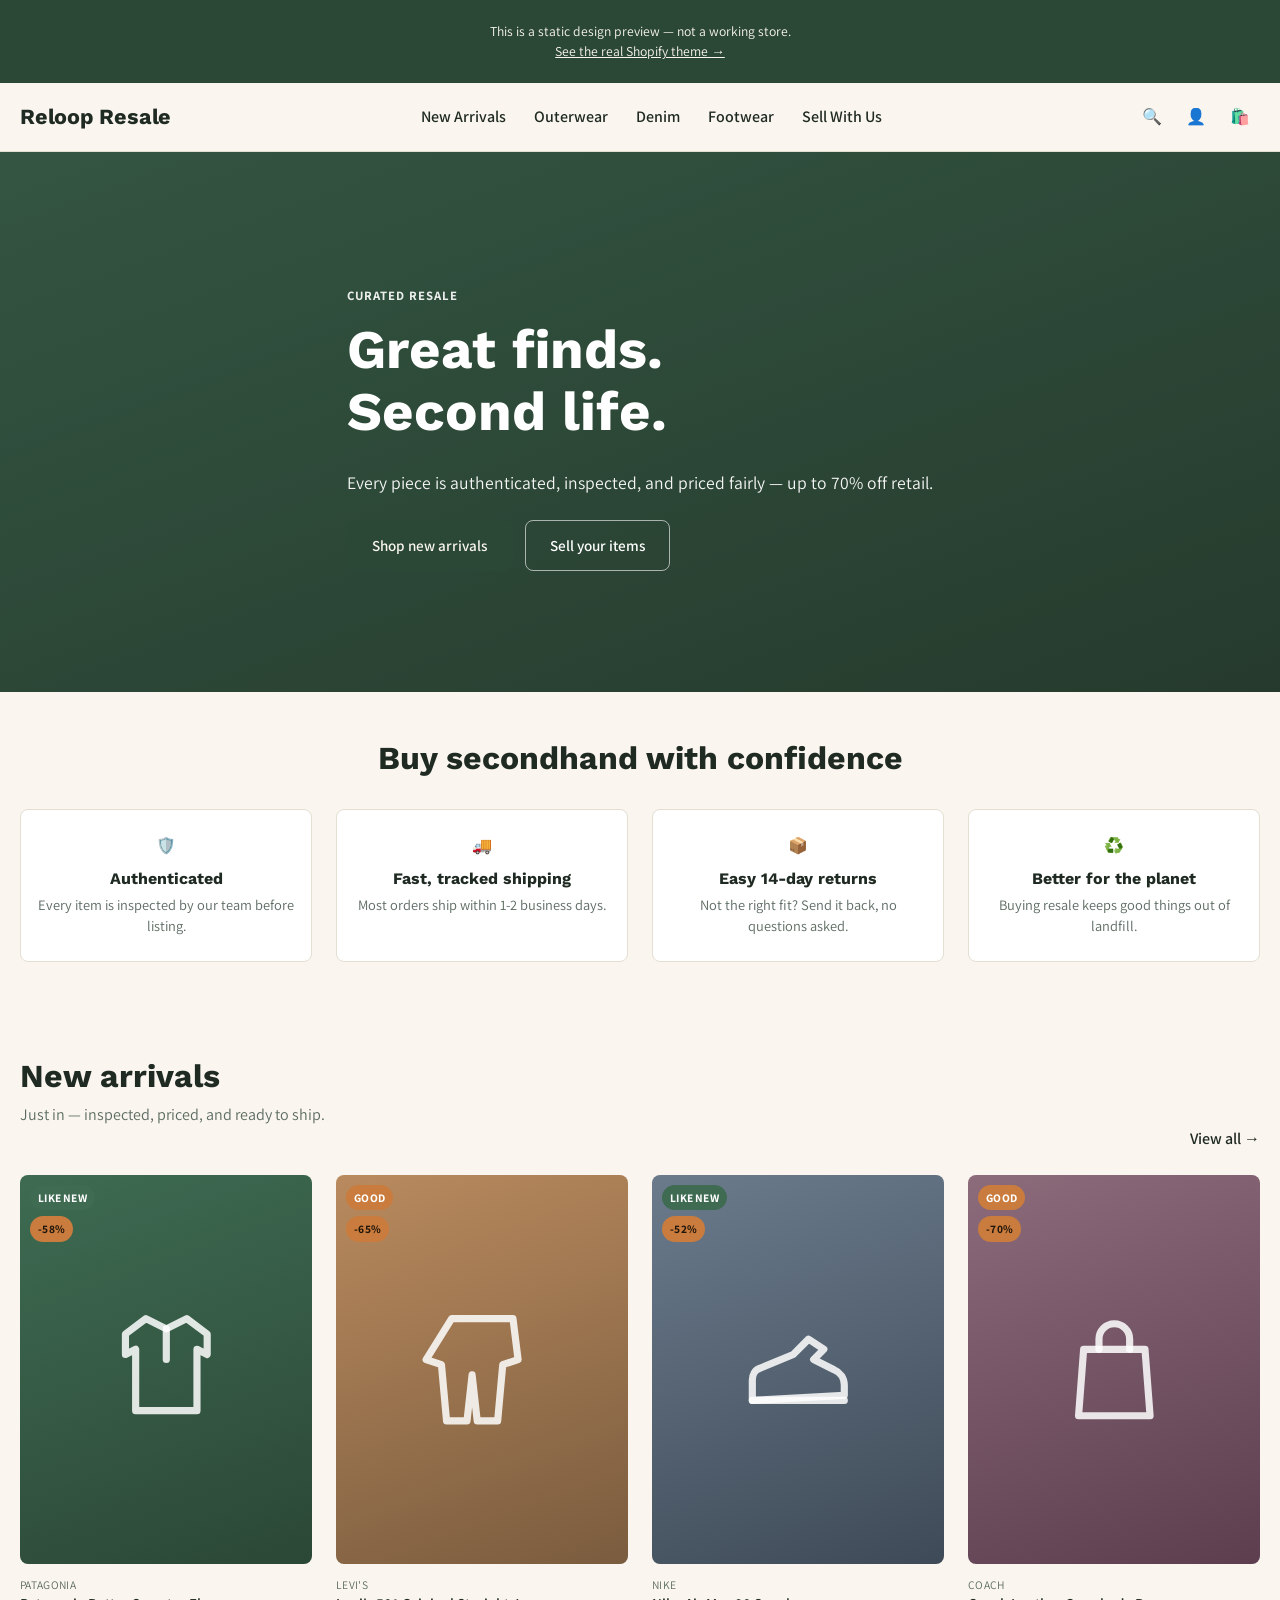
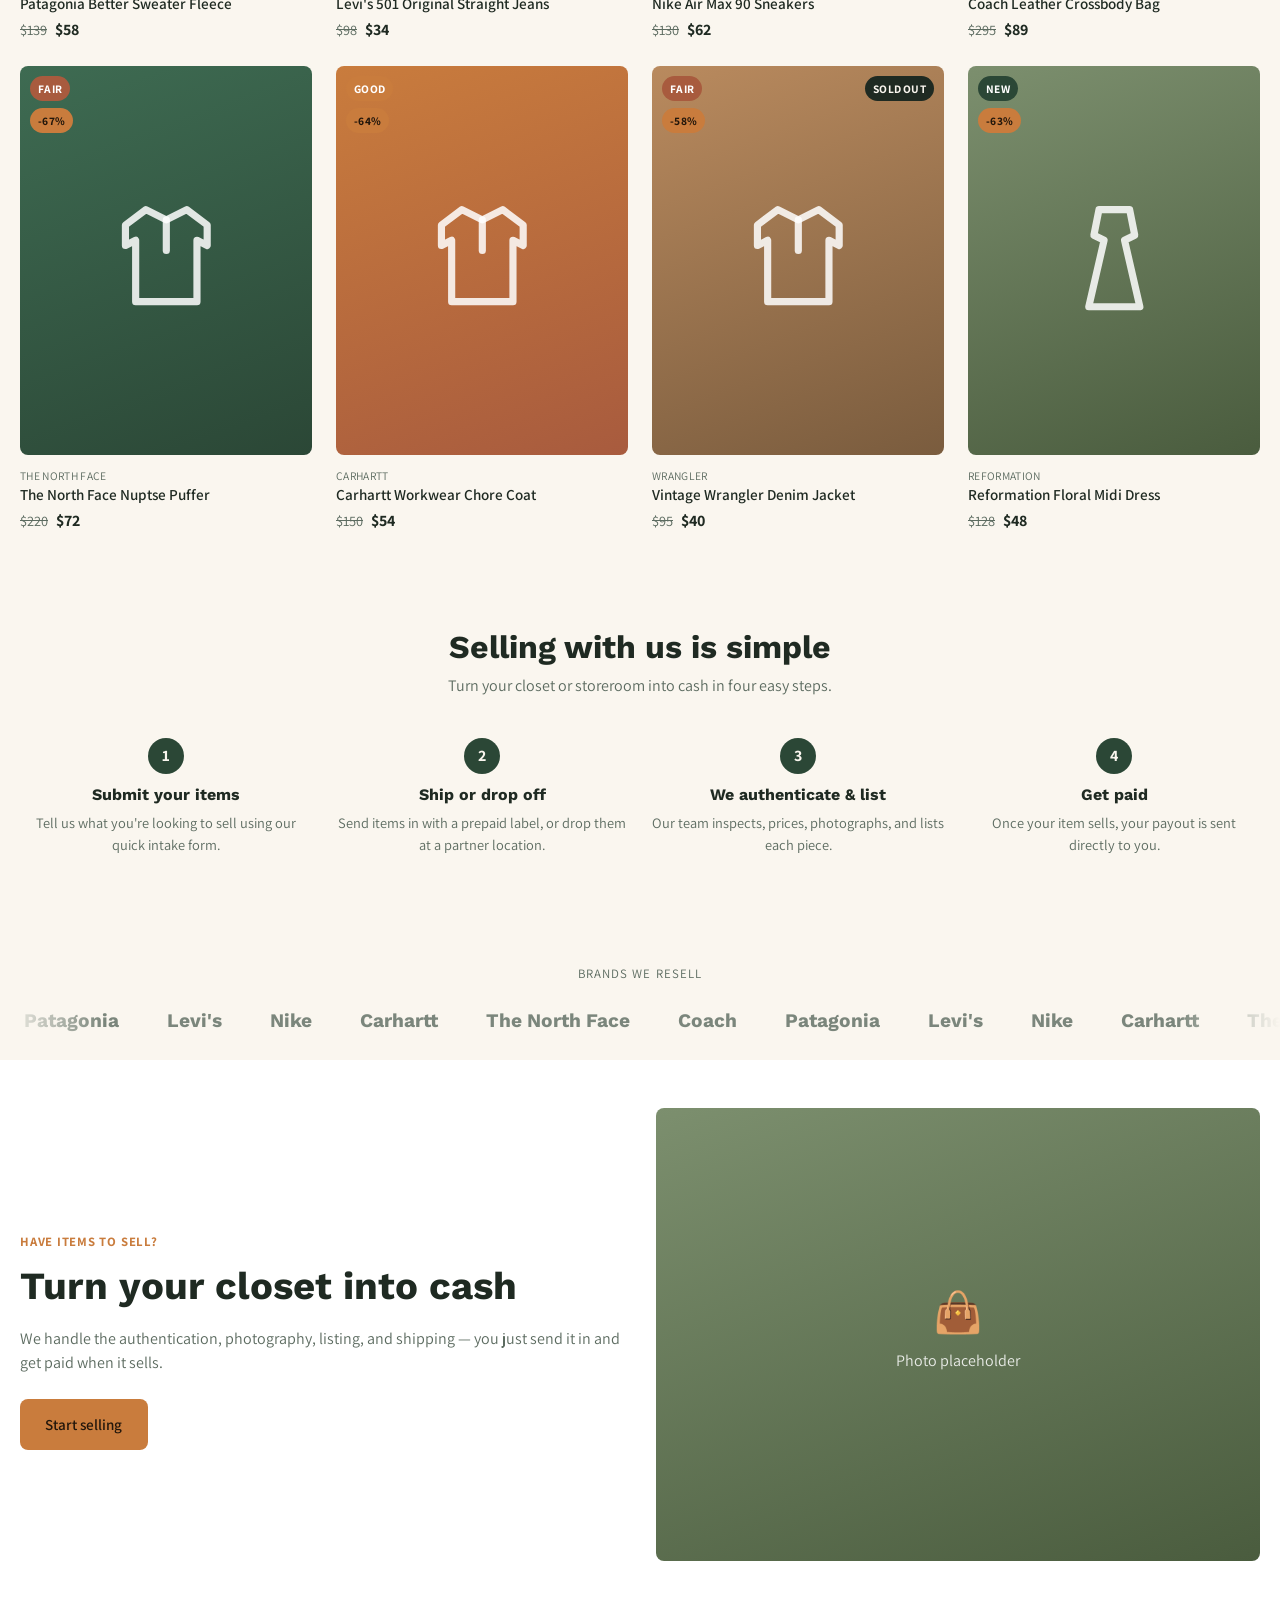
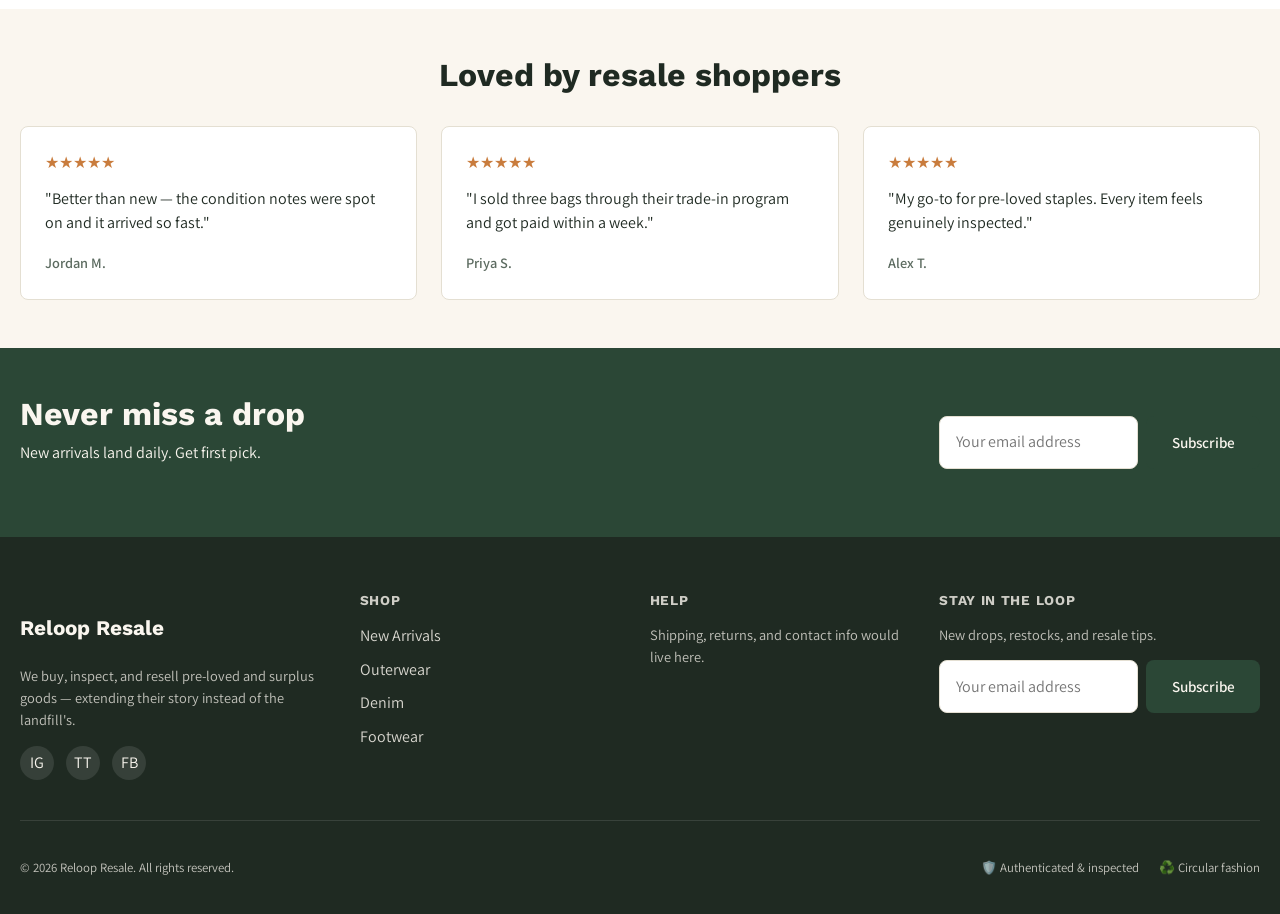
==== static-preview/index.html @ 5dbca29f "Add a static HTML preview for Netlify (Shopify theme cannot run there) The Netlify deploy of this re" ====
<!doctype html>
<html lang="en">
<head>
<meta charset="utf-8">
<meta name="viewport" content="width=device-width,initial-scale=1">
<title>Reloop Resale — Great finds. Second life.</title>
<meta name="description" content="A static design preview of the Reloop Resale Shopify theme — condition badges, authenticity guarantees, and a sell-with-us trade-in flow.">
<link rel="preconnect" href="https://fonts.googleapis.com">
<link rel="preconnect" href="https://fonts.gstatic.com" crossorigin>
<link href="https://fonts.googleapis.com/css2?family=Work+Sans:wght@600;700&family=Assistant:wght@400;600;700&display=swap" rel="stylesheet">
<link rel="stylesheet" href="assets/style.css">
</head>
<body>
<a class="visually-hidden skip-to-content" href="#main-content">Skip to content</a>

<div class="announcement-bar">
  <p>This is a static design preview — not a working store. <a href="../README.md" style="text-decoration:underline;">See the real Shopify theme →</a></p>
</div>

<header class="site-header">
  <div class="container site-header__inner">
    <button type="button" class="icon-button site-header__menu-toggle" data-menu-drawer-toggle aria-label="Menu">☰</button>
    <a href="index.html" class="site-header__logo"><span class="site-header__logo-text">Reloop Resale</span></a>
    <nav class="site-header__nav" aria-label="Primary">
      <ul class="site-header__nav-list">
        <li class="site-header__nav-item"><a href="collection.html" class="site-header__nav-link" aria-current="page">New Arrivals</a></li>
        <li class="site-header__nav-item"><a href="collection.html" class="site-header__nav-link">Outerwear</a></li>
        <li class="site-header__nav-item"><a href="collection.html" class="site-header__nav-link">Denim</a></li>
        <li class="site-header__nav-item"><a href="collection.html" class="site-header__nav-link">Footwear</a></li>
        <li class="site-header__nav-item"><a href="index.html#sell-with-us" class="site-header__nav-link">Sell With Us</a></li>
      </ul>
    </nav>
    <div class="site-header__actions">
      <button type="button" class="icon-button" data-search-drawer-toggle aria-label="Search">🔍</button>
      <a href="#" class="icon-button" aria-label="Account">👤</a>
      <button type="button" class="icon-button site-header__cart-toggle" data-cart-drawer-toggle aria-label="Cart">
        🛍️
        <span class="cart-count-bubble" data-cart-count hidden>0</span>
      </button>
    </div>
  </div>
</header>

<div id="menu-drawer" class="menu-drawer" aria-hidden="true">
  <div class="menu-drawer__overlay" data-menu-drawer-close></div>
  <div class="menu-drawer__panel">
    <div class="menu-drawer__header">
      <span class="site-header__logo-text">Reloop Resale</span>
      <button type="button" class="icon-button" data-menu-drawer-close aria-label="Close">✕</button>
    </div>
    <ul class="menu-drawer__list">
      <li><a href="collection.html">New Arrivals</a></li>
      <li><a href="collection.html">Outerwear</a></li>
      <li><a href="collection.html">Denim</a></li>
      <li><a href="collection.html">Footwear</a></li>
      <li><a href="index.html#sell-with-us">Sell With Us</a></li>
    </ul>
  </div>
</div>

<div id="search-drawer" class="search-drawer" aria-hidden="true">
  <div class="search-drawer__overlay" data-search-drawer-close></div>
  <div class="search-drawer__panel">
    <form class="search-drawer__form" onsubmit="return false;">
      🔍
      <input type="search" class="search-drawer__input" placeholder="Search for brands, items, categories...">
      <button type="button" class="icon-button" data-search-drawer-close aria-label="Close">✕</button>
    </form>
  </div>
</div>

<aside id="cart-drawer" class="cart-drawer" aria-hidden="true">
  <div class="cart-drawer__overlay" data-cart-drawer-close></div>
  <div class="cart-drawer__panel" role="dialog" aria-modal="true">
    <header class="cart-drawer__header">
      <h2 class="cart-drawer__title">Your bag</h2>
      <button type="button" class="icon-button" data-cart-drawer-close aria-label="Close">✕</button>
    </header>
    <div class="cart-drawer__body" id="cart-drawer-body"></div>
    <footer class="cart-drawer__footer" id="cart-drawer-footer" hidden>
      <div class="cart-drawer__notice"><p>Every item is inspected before it ships. Because most pieces are one-of-a-kind, availability isn't guaranteed until checkout is complete.</p></div>
      <div class="cart-drawer__subtotal-row"><span>Subtotal</span><span id="cart-drawer-subtotal">$0</span></div>
      <button type="button" class="button button--primary button--full" onclick="alert('This is a static design preview — checkout only works on a real Shopify store.');">Checkout</button>
    </footer>
  </div>
</aside>

<main id="main-content">
  <section class="hero">
    <div class="hero__media ph-1" style="position:absolute;inset:0;"></div>
    <div class="hero__overlay"></div>
    <div class="container hero__content">
      <p class="hero__eyebrow">Curated resale</p>
      <h1 class="hero__heading">Great finds.<br>Second life.</h1>
      <p class="hero__text">Every piece is authenticated, inspected, and priced fairly — up to 70% off retail.</p>
      <div class="hero__actions">
        <a href="collection.html" class="button button--primary">Shop new arrivals</a>
        <a href="#sell-with-us" class="button button--outline" style="border-color:rgba(255,255,255,0.6);color:#fff;">Sell your items</a>
      </div>
    </div>
  </section>

  <section class="trust-badges">
    <div class="container">
      <h2 class="section-heading section-heading--center">Buy secondhand with confidence</h2>
      <div class="trust-badges__grid">
        <div class="trust-badges__item">
          <div class="trust-badges__icon">🛡️</div>
          <h3 class="trust-badges__title">Authenticated</h3>
          <p class="trust-badges__text">Every item is inspected by our team before listing.</p>
        </div>
        <div class="trust-badges__item">
          <div class="trust-badges__icon">🚚</div>
          <h3 class="trust-badges__title">Fast, tracked shipping</h3>
          <p class="trust-badges__text">Most orders ship within 1-2 business days.</p>
        </div>
        <div class="trust-badges__item">
          <div class="trust-badges__icon">📦</div>
          <h3 class="trust-badges__title">Easy 14-day returns</h3>
          <p class="trust-badges__text">Not the right fit? Send it back, no questions asked.</p>
        </div>
        <div class="trust-badges__item">
          <div class="trust-badges__icon">♻️</div>
          <h3 class="trust-badges__title">Better for the planet</h3>
          <p class="trust-badges__text">Buying resale keeps good things out of landfill.</p>
        </div>
      </div>
    </div>
  </section>

  <section class="featured-collection">
    <div class="container">
      <div class="section-header">
        <div>
          <h2 class="section-heading">New arrivals</h2>
          <p class="section-subheading">Just in — inspected, priced, and ready to ship.</p>
        </div>
        <a href="collection.html" class="section-header__link">View all →</a>
      </div>
      <div class="product-grid product-grid--4-col" id="new-arrivals-grid"></div>
    </div>
  </section>

  <section class="how-it-works">
    <div class="container">
      <h2 class="section-heading section-heading--center">Selling with us is simple</h2>
      <p class="section-subheading section-subheading--center">Turn your closet or storeroom into cash in four easy steps.</p>
      <ol class="how-it-works__steps">
        <li class="how-it-works__step"><span class="how-it-works__number">1</span><h3 class="how-it-works__title">Submit your items</h3><p class="how-it-works__text">Tell us what you're looking to sell using our quick intake form.</p></li>
        <li class="how-it-works__step"><span class="how-it-works__number">2</span><h3 class="how-it-works__title">Ship or drop off</h3><p class="how-it-works__text">Send items in with a prepaid label, or drop them at a partner location.</p></li>
        <li class="how-it-works__step"><span class="how-it-works__number">3</span><h3 class="how-it-works__title">We authenticate &amp; list</h3><p class="how-it-works__text">Our team inspects, prices, photographs, and lists each piece.</p></li>
        <li class="how-it-works__step"><span class="how-it-works__number">4</span><h3 class="how-it-works__title">Get paid</h3><p class="how-it-works__text">Once your item sells, your payout is sent directly to you.</p></li>
      </ol>
    </div>
  </section>

  <section class="brand-marquee">
    <div class="container"><p class="brand-marquee__heading">Brands we resell</p></div>
    <div class="brand-marquee__track">
      <div class="brand-marquee__list">
        <span class="brand-marquee__item">Patagonia</span>
        <span class="brand-marquee__item">Levi's</span>
        <span class="brand-marquee__item">Nike</span>
        <span class="brand-marquee__item">Carhartt</span>
        <span class="brand-marquee__item">The North Face</span>
        <span class="brand-marquee__item">Coach</span>
      </div>
      <div class="brand-marquee__list" aria-hidden="true">
        <span class="brand-marquee__item">Patagonia</span>
        <span class="brand-marquee__item">Levi's</span>
        <span class="brand-marquee__item">Nike</span>
        <span class="brand-marquee__item">Carhartt</span>
        <span class="brand-marquee__item">The North Face</span>
        <span class="brand-marquee__item">Coach</span>
      </div>
    </div>
  </section>

  <section class="sell-with-us" id="sell-with-us">
    <div class="container sell-with-us__inner">
      <div class="sell-with-us__content">
        <p class="sell-with-us__eyebrow">Have items to sell?</p>
        <h2 class="sell-with-us__heading">Turn your closet into cash</h2>
        <p class="sell-with-us__text">We handle the authentication, photography, listing, and shipping — you just send it in and get paid when it sells.</p>
        <a href="#" class="button button--accent" onclick="alert('This is a static design preview — the real theme links this to your intake form.'); return false;">Start selling</a>
      </div>
      <div class="sell-with-us__media ph-5" style="border-radius:var(--corner-radius);aspect-ratio:4/3;display:flex;align-items:center;justify-content:center;color:#fff;">
        <div style="text-align:center;">
          <div style="font-size:2.5rem;">👜</div>
          <p style="opacity:.85;margin-top:.5rem;">Photo placeholder</p>
        </div>
      </div>
    </div>
  </section>

  <section class="testimonials">
    <div class="container">
      <h2 class="section-heading section-heading--center">Loved by resale shoppers</h2>
      <div class="testimonials__grid">
        <blockquote class="testimonial">
          <div class="testimonial__stars">★★★★★</div>
          <p class="testimonial__quote">"Better than new — the condition notes were spot on and it arrived so fast."</p>
          <cite class="testimonial__author">Jordan M.</cite>
        </blockquote>
        <blockquote class="testimonial">
          <div class="testimonial__stars">★★★★★</div>
          <p class="testimonial__quote">"I sold three bags through their trade-in program and got paid within a week."</p>
          <cite class="testimonial__author">Priya S.</cite>
        </blockquote>
        <blockquote class="testimonial">
          <div class="testimonial__stars">★★★★★</div>
          <p class="testimonial__quote">"My go-to for pre-loved staples. Every item feels genuinely inspected."</p>
          <cite class="testimonial__author">Alex T.</cite>
        </blockquote>
      </div>
    </div>
  </section>

  <section class="newsletter-section">
    <div class="container newsletter-section__inner">
      <div>
        <h2 class="section-heading">Never miss a drop</h2>
        <p class="section-subheading">New arrivals land daily. Get first pick.</p>
      </div>
      <form class="newsletter-form" data-demo-form>
        <div class="newsletter-form__row">
          <input type="email" placeholder="Your email address" required>
          <button type="submit" class="button button--primary">Subscribe</button>
        </div>
        <p class="form-success" hidden>Thanks for subscribing!</p>
      </form>
    </div>
  </section>
</main>

<footer class="site-footer">
  <div class="container site-footer__inner">
    <div class="site-footer__grid">
      <div class="site-footer__brand">
        <p class="site-footer__logo-text">Reloop Resale</p>
        <div class="site-footer__about">We buy, inspect, and resell pre-loved and surplus goods — extending their story instead of the landfill's.</div>
        <ul class="site-footer__social">
          <li><a href="#" aria-label="Instagram">IG</a></li>
          <li><a href="#" aria-label="TikTok">TT</a></li>
          <li><a href="#" aria-label="Facebook">FB</a></li>
        </ul>
      </div>
      <div class="site-footer__col">
        <h3 class="site-footer__heading">Shop</h3>
        <ul><li><a href="collection.html">New Arrivals</a></li><li><a href="collection.html">Outerwear</a></li><li><a href="collection.html">Denim</a></li><li><a href="collection.html">Footwear</a></li></ul>
      </div>
      <div class="site-footer__col">
        <h3 class="site-footer__heading">Help</h3>
        <div class="site-footer__text">Shipping, returns, and contact info would live here.</div>
      </div>
      <div class="site-footer__col">
        <h3 class="site-footer__heading">Stay in the loop</h3>
        <p class="site-footer__text">New drops, restocks, and resale tips.</p>
        <form class="newsletter-form" data-demo-form>
          <div class="newsletter-form__row">
            <input type="email" placeholder="Your email address" required>
            <button type="submit" class="button button--primary">Subscribe</button>
          </div>
          <p class="form-success" hidden>Thanks for subscribing!</p>
        </form>
      </div>
    </div>
    <div class="site-footer__bottom">
      <p class="site-footer__copyright">© 2026 Reloop Resale. All rights reserved.</p>
      <ul class="site-footer__trust">
        <li>🛡️ Authenticated &amp; inspected</li>
        <li>♻️ Circular fashion</li>
      </ul>
    </div>
  </div>
</footer>

<script src="assets/script.js"></script>
</body>
</html>
---- static-preview/assets/style.css ----
/* Reloop Resale — static design preview stylesheet
   (adapted from the Shopify theme's assets/base.css with concrete
   default values in place of Liquid-generated settings) */

:root {
  --color-background: #FAF6EF;
  --color-surface: #FFFFFF;
  --color-text: #1F2A22;
  --color-text-muted: #5C6B60;
  --color-border: #E4DFD2;
  --color-primary: #2B4736;
  --color-primary-text: #FAF6EF;
  --color-accent: #C97C3D;
  --color-accent-text: #22160B;
  --color-condition-new: #2B4736;
  --color-condition-like-new: #3E6B52;
  --color-condition-good: #C97C3D;
  --color-condition-fair: #A85B3E;
  --color-header-background: #FAF6EF;
  --color-footer-background: #1F2A22;
  --color-footer-text: #FAF6EF;
  --font-heading-family: 'Work Sans', sans-serif;
  --font-heading-weight: 700;
  --font-heading-style: normal;
  --font-body-family: 'Assistant', sans-serif;
  --font-body-weight: 400;
  --font-body-style: normal;
  --page-width: 1280px;
  --grid-spacing: 24px;
  --corner-radius: 8px;
}

/* Placeholder "photography" tiles used in place of real product images */
.placeholder-img {
  width: 100%;
  height: 100%;
  display: flex;
  align-items: center;
  justify-content: center;
  color: rgba(255,255,255,0.85);
}
.placeholder-img svg { width: 42%; height: 42%; }
.ph-1 { background: linear-gradient(160deg, #3E6B52, #2B4736); }
.ph-2 { background: linear-gradient(160deg, #C97C3D, #A85B3E); }
.ph-3 { background: linear-gradient(160deg, #6B7B8C, #3E4A57); }
.ph-4 { background: linear-gradient(160deg, #B98A5E, #7A5C3E); }
.ph-5 { background: linear-gradient(160deg, #7C8F6E, #4A5C3E); }
.ph-6 { background: linear-gradient(160deg, #8C6B7B, #5C3E4E); }

*, *::before, *::after { box-sizing: border-box; }
html { -webkit-text-size-adjust: 100%; }

body {
  margin: 0;
  background: var(--color-background);
  color: var(--color-text);
  font-family: var(--font-body-family);
  font-weight: var(--font-body-weight);
  font-style: var(--font-body-style);
  font-size: calc(16px * var(--font-body-scale, 1));
  line-height: 1.5;
}

img { max-width: 100%; display: block; }
a { color: inherit; text-decoration: none; }
button { font: inherit; cursor: pointer; }
input, select, textarea { font: inherit; }
ul, ol { margin: 0; padding: 0; list-style: none; }

h1, h2, h3, h4 {
  font-family: var(--font-heading-family);
  font-weight: var(--font-heading-weight);
  font-style: var(--font-heading-style);
  margin: 0 0 0.5em;
  line-height: 1.15;
}

.visually-hidden {
  position: absolute !important;
  width: 1px; height: 1px;
  padding: 0; margin: -1px;
  overflow: hidden;
  clip: rect(0,0,0,0);
  white-space: nowrap;
  border: 0;
}

.skip-to-content {
  position: fixed;
  top: -100px;
  left: 1rem;
  z-index: 1000;
  background: var(--color-primary);
  color: var(--color-primary-text);
  padding: 0.75rem 1.25rem;
  border-radius: var(--corner-radius);
}
.skip-to-content:focus {
  position: fixed;
  top: 1rem;
}

.container {
  max-width: var(--page-width);
  margin: 0 auto;
  padding: 0 20px;
}

[hidden] { display: none !important; }

/* Buttons */
.button {
  display: inline-flex;
  align-items: center;
  justify-content: center;
  gap: 0.5em;
  padding: 0.85em 1.6em;
  border-radius: var(--corner-radius);
  border: 1px solid transparent;
  font-weight: 600;
  font-size: 0.95rem;
  cursor: pointer;
  transition: opacity 0.15s ease, transform 0.1s ease;
}
.button:hover { opacity: 0.85; }
.button:active { transform: scale(0.98); }
.button:disabled { opacity: 0.5; cursor: not-allowed; }
.button--primary { background: var(--color-primary); color: var(--color-primary-text); }
.button--accent { background: var(--color-accent); color: var(--color-accent-text); }
.button--outline { background: transparent; color: var(--color-text); border-color: var(--color-border); }
.button--full { width: 100%; }

.icon-button {
  display: inline-flex;
  align-items: center;
  justify-content: center;
  position: relative;
  background: transparent;
  border: none;
  color: var(--color-text);
  width: 40px;
  height: 40px;
  border-radius: 999px;
}
.icon-button:hover { background: rgba(0,0,0,0.05); }

/* Badges */
.badge {
  display: inline-flex;
  align-items: center;
  gap: 0.35em;
  font-size: 0.72rem;
  font-weight: 700;
  letter-spacing: 0.02em;
  text-transform: uppercase;
  padding: 0.35em 0.7em;
  border-radius: 999px;
  background: var(--color-surface);
  color: var(--color-text);
}
.badge--condition { background: var(--badge-color, var(--color-primary)); color: #fff; }
.badge--savings { background: var(--color-accent); color: var(--color-accent-text); }
.badge--sold-out { background: var(--color-text); color: var(--color-background); }
.badge--authenticity { background: var(--color-surface); border: 1px solid var(--color-border); color: var(--color-text-muted); text-transform: none; font-weight: 600; }

/* Section heading helpers */
.section-heading { font-size: clamp(1.4rem, 1.1rem + 1.2vw, 2rem); }
.section-heading--center { text-align: center; }
.section-subheading { color: var(--color-text-muted); margin: -0.5em 0 1.5em; }
.section-subheading--center { text-align: center; }
.section-header { display: flex; align-items: flex-end; justify-content: space-between; gap: 1rem; margin-bottom: 1.5rem; flex-wrap: wrap; }
.section-header__link { display: inline-flex; align-items: center; gap: 0.25em; font-weight: 600; white-space: nowrap; }
.empty-state { color: var(--color-text-muted); padding: 2rem 0; text-align: center; }

section { padding: 48px 0; }

/* Announcement bar */
.announcement-bar {
  background: var(--color-primary);
  color: var(--color-primary-text);
  text-align: center;
  font-size: 0.85rem;
  padding: 0.55em 1em;
}
.announcement-bar a { display: block; }

/* Header */
.site-header {
  background: var(--color-header-background);
  border-bottom: 1px solid var(--color-border);
  position: sticky;
  top: 0;
  z-index: 40;
}
.site-header__inner {
  display: flex;
  align-items: center;
  gap: 1rem;
  padding: 14px 20px;
}
.site-header__menu-toggle { display: none; }
.site-header__logo { display: flex; align-items: center; margin-right: auto; }
.site-header__logo-text { font-family: var(--font-heading-family); font-weight: 700; font-size: 1.35rem; letter-spacing: -0.01em; }
.site-header__nav { margin: 0 auto; }
.site-header__nav-list { display: flex; gap: 1.75rem; }
.site-header__nav-item { position: relative; }
.site-header__nav-link { display: inline-flex; align-items: center; gap: 0.25em; font-weight: 600; padding: 0.5em 0; }
.site-header__dropdown {
  position: absolute;
  top: 100%; left: 0;
  background: var(--color-surface);
  border: 1px solid var(--color-border);
  border-radius: var(--corner-radius);
  padding: 0.5rem;
  min-width: 180px;
  box-shadow: 0 12px 24px rgba(0,0,0,0.08);
  opacity: 0;
  visibility: hidden;
  transform: translateY(4px);
  transition: opacity 0.15s ease, transform 0.15s ease, visibility 0.15s;
}
.site-header__nav-item:hover .site-header__dropdown,
.site-header__nav-item:focus-within .site-header__dropdown {
  opacity: 1; visibility: visible; transform: translateY(0);
}
.site-header__dropdown li a { display: block; padding: 0.5em 0.75em; border-radius: calc(var(--corner-radius) / 2); }
.site-header__dropdown li a:hover { background: var(--color-background); }
.site-header__actions { display: flex; align-items: center; gap: 0.25rem; margin-left: auto; }
.cart-count-bubble {
  position: absolute;
  top: 2px; right: 2px;
  background: var(--color-accent);
  color: var(--color-accent-text);
  font-size: 0.65rem;
  font-weight: 700;
  min-width: 16px; height: 16px;
  border-radius: 999px;
  display: flex; align-items: center; justify-content: center;
  padding: 0 3px;
}

@media (max-width: 989px) {
  .site-header__nav { display: none; }
  .site-header__menu-toggle { display: inline-flex; }
}

/* Drawers (menu, search, cart) shared */
.menu-drawer, .search-drawer, .cart-drawer {
  position: fixed;
  inset: 0;
  z-index: 100;
  visibility: hidden;
  pointer-events: none;
}
.menu-drawer[data-open], .search-drawer[data-open], .cart-drawer[data-open] {
  visibility: visible;
  pointer-events: auto;
}
.menu-drawer__overlay, .search-drawer__overlay, .cart-drawer__overlay {
  position: absolute; inset: 0;
  background: rgba(20, 20, 16, 0.45);
  opacity: 0;
  transition: opacity 0.2s ease;
}
.menu-drawer[data-open] .menu-drawer__overlay,
.search-drawer[data-open] .search-drawer__overlay,
.cart-drawer[data-open] .cart-drawer__overlay { opacity: 1; }

.menu-drawer__panel, .cart-drawer__panel {
  position: absolute;
  top: 0; bottom: 0; left: 0;
  width: min(360px, 88vw);
  background: var(--color-surface);
  box-shadow: 8px 0 24px rgba(0,0,0,0.12);
  transform: translateX(-102%);
  transition: transform 0.25s ease;
  display: flex;
  flex-direction: column;
}
.cart-drawer__panel { left: auto; right: 0; transform: translateX(102%); box-shadow: -8px 0 24px rgba(0,0,0,0.12); }
.menu-drawer[data-open] .menu-drawer__panel,
.cart-drawer[data-open] .cart-drawer__panel { transform: translateX(0); }

.menu-drawer__header, .cart-drawer__header {
  display: flex; align-items: center; justify-content: space-between;
  padding: 1rem 1.25rem;
  border-bottom: 1px solid var(--color-border);
}
.cart-drawer__title { font-size: 1.1rem; margin: 0; }
.cart-drawer__count { color: var(--color-text-muted); font-weight: 400; }
.menu-drawer__list, .cart-drawer__body { padding: 1rem 1.25rem; overflow-y: auto; }
.menu-drawer__list > li { padding: 0.6em 0; font-weight: 600; border-bottom: 1px solid var(--color-border); }
.menu-drawer__sublist { padding-left: 1rem; margin-top: 0.5rem; }
.menu-drawer__sublist li { padding: 0.4em 0; font-weight: 400; }
.menu-drawer__list--secondary { border-top: 1px solid var(--color-border); margin-top: 1rem; padding-top: 1rem; }

.search-drawer__panel {
  position: absolute; top: 0; left: 0; right: 0;
  background: var(--color-surface);
  padding: 1rem 1.25rem;
  transform: translateY(-100%);
  transition: transform 0.2s ease;
}
.search-drawer[data-open] .search-drawer__panel { transform: translateY(0); }
.search-drawer__form { display: flex; align-items: center; gap: 0.75rem; max-width: var(--page-width); margin: 0 auto; }
.search-drawer__input { flex: 1; border: none; background: transparent; font-size: 1.1rem; outline: none; }

/* Cart drawer body */
.cart-drawer__body { flex: 1; }
.cart-drawer__empty { text-align: center; padding: 2rem 0; display: flex; flex-direction: column; gap: 1rem; align-items: center; }
.cart-drawer__items { display: flex; flex-direction: column; gap: 1rem; }
.cart-line { display: flex; gap: 0.75rem; position: relative; }
.cart-line__image-link { flex-shrink: 0; width: 76px; }
.cart-line__image { border-radius: calc(var(--corner-radius) / 1.5); aspect-ratio: 3/4; object-fit: cover; }
.cart-line__details { flex: 1; min-width: 0; }
.cart-line__vendor { font-size: 0.72rem; color: var(--color-text-muted); margin: 0; text-transform: uppercase; letter-spacing: 0.03em; }
.cart-line__title { font-weight: 600; display: block; }
.cart-line__variant { font-size: 0.85rem; color: var(--color-text-muted); margin: 0.1em 0; }
.cart-line__price-row { display: flex; align-items: center; justify-content: space-between; margin-top: 0.5rem; gap: 0.5rem; }
.cart-line__final-price { font-weight: 600; }
.cart-line__remove { position: absolute; top: 0; right: 0; width: 28px; height: 28px; }
.cart-line__unit-price { font-weight: 600; margin: 0.35em 0 0; }

.cart-drawer__footer { border-top: 1px solid var(--color-border); padding: 1rem 1.25rem 1.25rem; }
.cart-drawer__notice { font-size: 0.82rem; color: var(--color-text-muted); background: var(--color-background); border-radius: var(--corner-radius); padding: 0.75em 1em; margin-bottom: 0.75rem; }
.cart-drawer__notice p { margin: 0; }
.cart-drawer__note summary { cursor: pointer; font-size: 0.85rem; font-weight: 600; margin-bottom: 0.5rem; }
.cart-drawer__note textarea { width: 100%; border: 1px solid var(--color-border); border-radius: calc(var(--corner-radius) / 1.5); padding: 0.5em; min-height: 60px; }
.cart-drawer__subtotal-row { display: flex; justify-content: space-between; font-weight: 700; margin: 0.75rem 0; font-size: 1.05rem; }

/* Quantity input */
.quantity { display: inline-flex; align-items: center; border: 1px solid var(--color-border); border-radius: var(--corner-radius); overflow: hidden; }
.quantity__button { background: transparent; border: none; width: 32px; height: 32px; display: flex; align-items: center; justify-content: center; }
.quantity__button:hover { background: var(--color-background); }
.quantity__input { width: 42px; border: none; text-align: center; background: transparent; -moz-appearance: textfield; }
.quantity__input::-webkit-outer-spin-button, .quantity__input::-webkit-inner-spin-button { -webkit-appearance: none; margin: 0; }

/* Hero */
.hero { position: relative; color: #fff; min-height: 60vh; display: flex; align-items: center; padding: 0; overflow: hidden; }
.hero__media { position: absolute; inset: 0; }
.hero__media--placeholder { background: var(--color-border); }
.hero__image { width: 100%; height: 100%; object-fit: cover; }
.hero__overlay { position: absolute; inset: 0; background: rgba(20,20,16, var(--hero-overlay-opacity, 0.25)); }
.hero__content { position: relative; padding: 80px 20px; max-width: 640px; }
.hero__content--center { max-width: 760px; margin: 0 auto; text-align: center; }
.hero__eyebrow { text-transform: uppercase; letter-spacing: 0.08em; font-size: 0.8rem; font-weight: 700; opacity: 0.9; }
.hero__heading { font-size: clamp(2rem, 1.5rem + 2.5vw, 3.4rem); }
.hero__text { font-size: 1.1rem; opacity: 0.95; margin-bottom: 1.5rem; }
.hero__actions { display: flex; gap: 0.75rem; flex-wrap: wrap; }
.hero__content--center .hero__actions { justify-content: center; }

/* Trust badges */
.trust-badges__grid { display: grid; grid-template-columns: repeat(4, 1fr); gap: var(--grid-spacing); margin-top: 2rem; }
.trust-badges__item { text-align: center; padding: 1.5rem 1rem; background: var(--color-surface); border-radius: var(--corner-radius); border: 1px solid var(--color-border); }
.trust-badges__icon { color: var(--color-primary); margin-bottom: 0.75rem; display: flex; justify-content: center; }
.trust-badges__title { font-size: 1rem; margin-bottom: 0.35em; }
.trust-badges__text { color: var(--color-text-muted); font-size: 0.9rem; margin: 0; }

/* Product grid / card */
.product-grid { display: grid; gap: var(--grid-spacing); grid-template-columns: repeat(2, 1fr); }
.product-grid--3-col { grid-template-columns: repeat(2, 1fr); }
.product-grid--4-col { grid-template-columns: repeat(2, 1fr); }
.product-grid--5-col { grid-template-columns: repeat(2, 1fr); }
@media (min-width: 750px) {
  .product-grid--3-col { grid-template-columns: repeat(3, 1fr); }
  .product-grid--4-col { grid-template-columns: repeat(4, 1fr); }
  .product-grid--5-col { grid-template-columns: repeat(5, 1fr); }
}

.product-card { display: flex; flex-direction: column; }
.product-card__media { position: relative; aspect-ratio: 3/4; border-radius: var(--corner-radius); overflow: hidden; background: var(--color-surface); }
.product-card__image { width: 100%; height: 100%; object-fit: cover; }
.product-card__image--primary { position: relative; }
.product-card__image--secondary { position: absolute; inset: 0; opacity: 0; transition: opacity 0.25s ease; }
.product-card__media-link:hover .product-card__image--secondary { opacity: 1; }
.product-card__badges { position: absolute; top: 10px; left: 10px; display: flex; flex-direction: column; gap: 0.4rem; align-items: flex-start; }
.product-card .badge--sold-out { position: absolute; top: 10px; right: 10px; }
.product-card__info { padding-top: 0.75rem; }
.product-card__vendor { font-size: 0.72rem; text-transform: uppercase; letter-spacing: 0.03em; color: var(--color-text-muted); margin: 0 0 0.15em; }
.product-card__title { font-size: 0.95rem; font-weight: 600; margin: 0 0 0.35em; font-family: var(--font-body-family); }

.price { display: flex; align-items: center; gap: 0.5em; flex-wrap: wrap; }
.price__compare { color: var(--color-text-muted); font-size: 0.9em; }
.price__current { font-weight: 700; }

/* How it works */
.how-it-works__steps { display: grid; grid-template-columns: repeat(2, 1fr); gap: var(--grid-spacing); margin-top: 2.5rem; counter-reset: step; }
.how-it-works__step { text-align: center; }
.how-it-works__number { display: inline-flex; align-items: center; justify-content: center; width: 36px; height: 36px; border-radius: 999px; background: var(--color-primary); color: var(--color-primary-text); font-weight: 700; margin-bottom: 0.75rem; }
.how-it-works__title { font-size: 1rem; }
.how-it-works__text { color: var(--color-text-muted); font-size: 0.9rem; margin: 0; }
@media (min-width: 750px) { .how-it-works__steps { grid-template-columns: repeat(4, 1fr); } }

/* Brand marquee */
.brand-marquee { padding-bottom: 24px; }
.brand-marquee__heading { text-align: center; text-transform: uppercase; letter-spacing: 0.08em; font-size: 0.8rem; color: var(--color-text-muted); margin-bottom: 1.5rem; }
.brand-marquee__track { display: flex; overflow: hidden; -webkit-mask-image: linear-gradient(90deg, transparent, #000 8%, #000 92%, transparent); mask-image: linear-gradient(90deg, transparent, #000 8%, #000 92%, transparent); }
.brand-marquee__list { display: flex; gap: 3rem; padding: 0 1.5rem; animation: marquee 28s linear infinite; flex-shrink: 0; align-items: center; }
.brand-marquee__item { font-family: var(--font-heading-family); font-weight: 700; font-size: 1.2rem; color: var(--color-text-muted); white-space: nowrap; opacity: 0.8; }
.brand-marquee__logo { height: 28px; width: auto; object-fit: contain; }
@keyframes marquee { from { transform: translateX(0); } to { transform: translateX(-100%); } }
@media (prefers-reduced-motion: reduce) { .brand-marquee__list { animation: none; } }

/* Sell with us */
.sell-with-us { background: var(--color-surface); }
.sell-with-us__inner { display: grid; grid-template-columns: 1fr; gap: 2rem; align-items: center; }
.sell-with-us__eyebrow { text-transform: uppercase; letter-spacing: 0.06em; font-size: 0.8rem; font-weight: 700; color: var(--color-accent); }
.sell-with-us__heading { font-size: clamp(1.6rem, 1.3rem + 1.5vw, 2.4rem); }
.sell-with-us__text { color: var(--color-text-muted); margin-bottom: 1.5rem; }
.sell-with-us__media img, .sell-with-us__placeholder { border-radius: var(--corner-radius); width: 100%; aspect-ratio: 4/3; object-fit: cover; }
@media (min-width: 750px) { .sell-with-us__inner { grid-template-columns: 1fr 1fr; } }

/* Testimonials */
.testimonials__grid { display: grid; grid-template-columns: 1fr; gap: var(--grid-spacing); margin-top: 2rem; }
.testimonial { background: var(--color-surface); border: 1px solid var(--color-border); border-radius: var(--corner-radius); padding: 1.5rem; margin: 0; }
.testimonial__stars { color: var(--color-accent); display: flex; gap: 0.15rem; margin-bottom: 0.75rem; }
.testimonial__quote { margin: 0 0 1rem; }
.testimonial__author { font-weight: 600; font-style: normal; color: var(--color-text-muted); font-size: 0.9rem; }
@media (min-width: 750px) { .testimonials__grid { grid-template-columns: repeat(3, 1fr); } }

/* Newsletter */
.newsletter-section { background: var(--color-primary); color: var(--color-primary-text); }
.newsletter-section__inner { display: flex; flex-direction: column; gap: 1.25rem; align-items: flex-start; justify-content: space-between; }
.newsletter-section .section-heading, .newsletter-section .section-subheading { color: inherit; }
.newsletter-form__row { display: flex; gap: 0.5rem; max-width: 420px; }
.newsletter-form__row input { flex: 1; padding: 0.85em 1em; border-radius: var(--corner-radius); border: 1px solid var(--color-border); }
.form-success { color: inherit; margin-top: 0.5rem; }
@media (min-width: 750px) { .newsletter-section__inner { flex-direction: row; align-items: center; } }

/* Rich text */
.rich-text__inner { max-width: 720px; }
.rich-text--center { margin: 0 auto; text-align: center; }
.rich-text__content { color: var(--color-text-muted); margin-bottom: 1.5rem; }
.rich-text__content p:first-child { margin-top: 0; }

/* Footer */
.site-footer { background: var(--color-footer-background); color: var(--color-footer-text); padding: 56px 0 24px; }
.site-footer__grid { display: grid; grid-template-columns: 1fr; gap: 2.5rem; padding-bottom: 2.5rem; }
.site-footer__logo { filter: brightness(0) invert(1); }
.site-footer__logo-text { font-family: var(--font-heading-family); font-weight: 700; font-size: 1.3rem; }
.site-footer__about { opacity: 0.75; font-size: 0.9rem; margin: 0.75rem 0 1rem; }
.site-footer__social { display: flex; gap: 0.75rem; }
.site-footer__social a { display: inline-flex; width: 34px; height: 34px; align-items: center; justify-content: center; border-radius: 999px; background: rgba(255,255,255,0.1); }
.site-footer__heading { font-size: 0.85rem; text-transform: uppercase; letter-spacing: 0.05em; margin-bottom: 1rem; opacity: 0.8; }
.site-footer__col ul { display: flex; flex-direction: column; gap: 0.6rem; }
.site-footer__col a { opacity: 0.85; }
.site-footer__col a:hover { opacity: 1; text-decoration: underline; }
.site-footer__text { opacity: 0.75; font-size: 0.9rem; }
.site-footer__bottom { border-top: 1px solid rgba(255,255,255,0.15); padding-top: 1.5rem; display: flex; flex-direction: column; gap: 1rem; justify-content: space-between; font-size: 0.8rem; opacity: 0.75; }
.site-footer__trust { display: flex; gap: 1.25rem; flex-wrap: wrap; }
.site-footer__trust li { display: flex; align-items: center; gap: 0.35em; }
@media (min-width: 750px) {
  .site-footer__grid { grid-template-columns: 1.2fr repeat(3, 1fr); }
  .site-footer__bottom { flex-direction: row; align-items: center; }
}

/* Product page */
.product__inner { display: grid; grid-template-columns: 1fr; gap: 2.5rem; padding: 32px 20px; }
.product__gallery-image { border-radius: var(--corner-radius); overflow: hidden; margin-bottom: 0.75rem; }
.product__gallery-image img { width: 100%; aspect-ratio: 4/5; object-fit: cover; }
.product__gallery-thumbs { display: flex; gap: 0.5rem; flex-wrap: wrap; }
.product__gallery-thumb { width: 64px; height: 80px; border-radius: calc(var(--corner-radius) / 1.5); overflow: hidden; border: 2px solid transparent; padding: 0; opacity: 0.7; }
.product__gallery-thumb.is-active { border-color: var(--color-primary); opacity: 1; }
.product__gallery-thumb img { width: 100%; height: 100%; object-fit: cover; }
.product__vendor { text-transform: uppercase; font-size: 0.78rem; letter-spacing: 0.04em; color: var(--color-text-muted); margin: 0 0 0.35em; }
.product__title { font-size: clamp(1.5rem, 1.3rem + 1vw, 2.1rem); }
.product__badges { display: flex; gap: 0.5rem; flex-wrap: wrap; margin-bottom: 0.75rem; }
.product__info .price { font-size: 1.3rem; margin-bottom: 1rem; }
.product__one-of-one { display: flex; align-items: center; gap: 0.4em; font-size: 0.85rem; color: var(--color-accent); background: rgba(201,124,61,0.1); padding: 0.6em 0.9em; border-radius: var(--corner-radius); margin-bottom: 1rem; }
.product-form__option { border: none; padding: 0; margin: 0 0 1.25rem; }
.product-form__option legend { font-weight: 600; margin-bottom: 0.5rem; font-size: 0.85rem; text-transform: uppercase; letter-spacing: 0.03em; }
.product-form__values { display: flex; gap: 0.5rem; flex-wrap: wrap; }
.product-form__value input { position: absolute; opacity: 0; pointer-events: none; }
.product-form__value span {
  display: inline-flex; align-items: center; justify-content: center;
  min-width: 44px; padding: 0.5em 0.9em;
  border: 1px solid var(--color-border); border-radius: var(--corner-radius);
  font-size: 0.9rem; cursor: pointer;
}
.product-form__value input:checked + span { border-color: var(--color-primary); background: var(--color-primary); color: var(--color-primary-text); }
.product-form__quantity { margin-bottom: 1.25rem; }
.product-form__quantity label { display: block; font-weight: 600; font-size: 0.85rem; text-transform: uppercase; letter-spacing: 0.03em; margin-bottom: 0.5rem; }
.product__accordion { margin-top: 1.5rem; border-top: 1px solid var(--color-border); }
.accordion { border-bottom: 1px solid var(--color-border); padding: 1rem 0; }
.accordion summary { cursor: pointer; font-weight: 600; list-style: none; display: flex; justify-content: space-between; align-items: center; }
.accordion summary::-webkit-details-marker { display: none; }
.accordion summary::after { content: '+'; font-size: 1.2rem; }
.accordion[open] summary::after { content: '\2212'; }
.accordion__content { padding-top: 0.75rem; color: var(--color-text-muted); }
.product__meta { margin-top: 1.5rem; font-size: 0.85rem; color: var(--color-text-muted); }
.product__meta div { display: flex; justify-content: space-between; padding: 0.35em 0; border-bottom: 1px dashed var(--color-border); }
.product__meta dt { font-weight: 600; }
.product__meta dd { margin: 0; }
@media (min-width: 750px) { .product__inner { grid-template-columns: 1.1fr 1fr; padding: 48px 20px; } }

/* Collection page */
.collection__header { background: var(--color-surface); padding: 32px 0; margin-bottom: 2rem; text-align: center; }
.collection__title { margin-bottom: 0.25em; }
.collection__description { color: var(--color-text-muted); max-width: 640px; margin: 0 auto; }
.collection__inner { display: grid; grid-template-columns: 1fr; gap: 2rem; padding-bottom: 48px; }
.collection__filters { border: 1px solid var(--color-border); border-radius: var(--corner-radius); padding: 1rem; align-self: start; }
.filter-group { border-bottom: 1px solid var(--color-border); padding: 0.75rem 0; }
.filter-group summary { cursor: pointer; font-weight: 600; }
.filter-group__options { margin-top: 0.75rem; display: flex; flex-direction: column; gap: 0.5rem; }
.filter-option { display: flex; align-items: center; gap: 0.5rem; font-size: 0.9rem; }
.filter-option--disabled { opacity: 0.4; }
.filter-price { display: flex; align-items: center; gap: 0.5rem; }
.filter-price input { width: 80px; padding: 0.4em; border: 1px solid var(--color-border); border-radius: calc(var(--corner-radius) / 1.5); }
.filter-actions { display: flex; flex-direction: column; gap: 0.75rem; margin-top: 1rem; }
.filter-actions__clear { text-align: center; font-size: 0.85rem; text-decoration: underline; color: var(--color-text-muted); }
.collection__toolbar { display: flex; align-items: center; justify-content: space-between; margin-bottom: 1.25rem; gap: 1rem; flex-wrap: wrap; }
.collection__count { color: var(--color-text-muted); font-size: 0.9rem; margin: 0; }
.collection__sort select { padding: 0.5em 0.75em; border: 1px solid var(--color-border); border-radius: var(--corner-radius); background: var(--color-surface); }
@media (min-width: 990px) { .collection__inner { grid-template-columns: 260px 1fr; } }

/* Pagination */
.pagination { display: flex; justify-content: center; margin-top: 2.5rem; }
.pagination__list { display: flex; gap: 0.35rem; }
.pagination__link { display: flex; align-items: center; justify-content: center; min-width: 36px; height: 36px; border-radius: var(--corner-radius); border: 1px solid var(--color-border); }
.pagination__link--current { background: var(--color-primary); color: var(--color-primary-text); border-color: var(--color-primary); }
.pagination__ellipsis { display: flex; align-items: center; justify-content: center; min-width: 36px; height: 36px; }

/* Cart page */
.cart-page { padding: 48px 0; }
.cart-page__title { margin-bottom: 1.5rem; }
.cart-page__empty { text-align: center; padding: 3rem 0; display: flex; flex-direction: column; gap: 1rem; align-items: center; }
.cart-table { width: 100%; border-collapse: collapse; }
.cart-table th { text-align: left; font-size: 0.78rem; text-transform: uppercase; letter-spacing: 0.03em; color: var(--color-text-muted); padding-bottom: 0.75rem; border-bottom: 1px solid var(--color-border); }
.cart-table td { padding: 1.25rem 0.5rem 1.25rem 0; border-bottom: 1px solid var(--color-border); vertical-align: top; }
.cart-table__product { display: flex; gap: 0.75rem; }
.cart-table__total { font-weight: 700; white-space: nowrap; }
.cart-page__notice { font-size: 0.85rem; color: var(--color-text-muted); background: var(--color-surface); border-radius: var(--corner-radius); padding: 0.85em 1.1em; margin: 1.5rem 0; }
.cart-page__notice p { margin: 0; }
.cart-page__summary { max-width: 360px; margin-left: auto; }
.cart-page__note { margin-bottom: 1rem; }
.cart-page__note label { display: block; font-weight: 600; font-size: 0.85rem; margin-bottom: 0.4rem; }
.cart-page__note textarea { width: 100%; border: 1px solid var(--color-border); border-radius: var(--corner-radius); padding: 0.6em; min-height: 70px; }
.cart-page__subtotal-row { display: flex; justify-content: space-between; font-weight: 700; font-size: 1.1rem; margin-bottom: 1rem; }

/* Generic page / search / 404 */
.page__inner { padding: 48px 0; max-width: 760px; }
.search-page { padding: 48px 0; }
.search-page__form { display: flex; gap: 0.5rem; max-width: 480px; margin: 1.5rem 0 2rem; }
.search-page__form input[type="search"] { flex: 1; padding: 0.7em 1em; border: 1px solid var(--color-border); border-radius: var(--corner-radius); }
.error-page { text-align: center; padding: 96px 0; }
.error-page__title { font-size: 2.4rem; }
.error-page__text { color: var(--color-text-muted); margin-bottom: 1.5rem; }

/* Collections list */
.list-collections__grid { display: grid; grid-template-columns: repeat(2, 1fr); gap: var(--grid-spacing); margin-top: 2rem; }
.collection-card__media { border-radius: var(--corner-radius); overflow: hidden; aspect-ratio: 4/3; background: var(--color-surface); }
.collection-card__media img { width: 100%; height: 100%; object-fit: cover; transition: transform 0.3s ease; }
.collection-card:hover .collection-card__media img { transform: scale(1.04); }
.collection-card__title { text-align: center; margin-top: 0.75rem; font-size: 1rem; }
@media (min-width: 750px) { .list-collections__grid { grid-template-columns: repeat(3, 1fr); } }
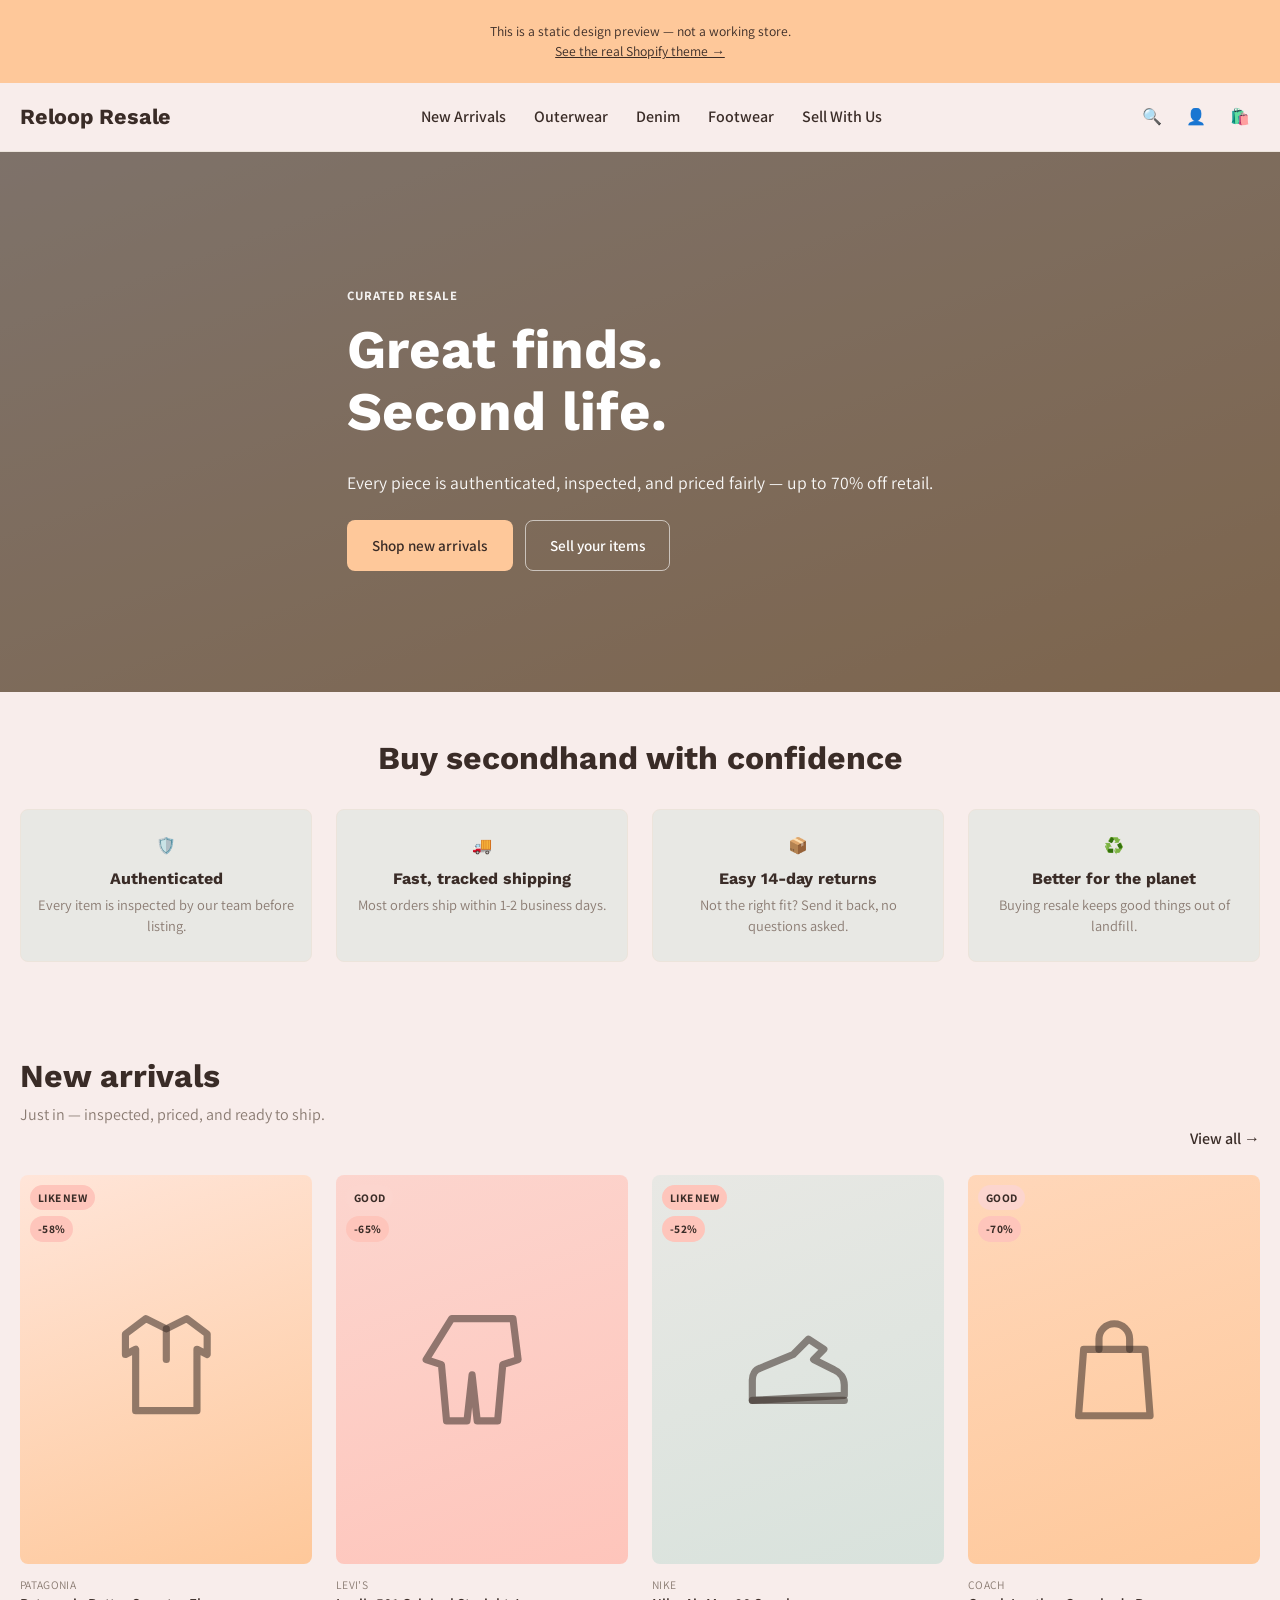
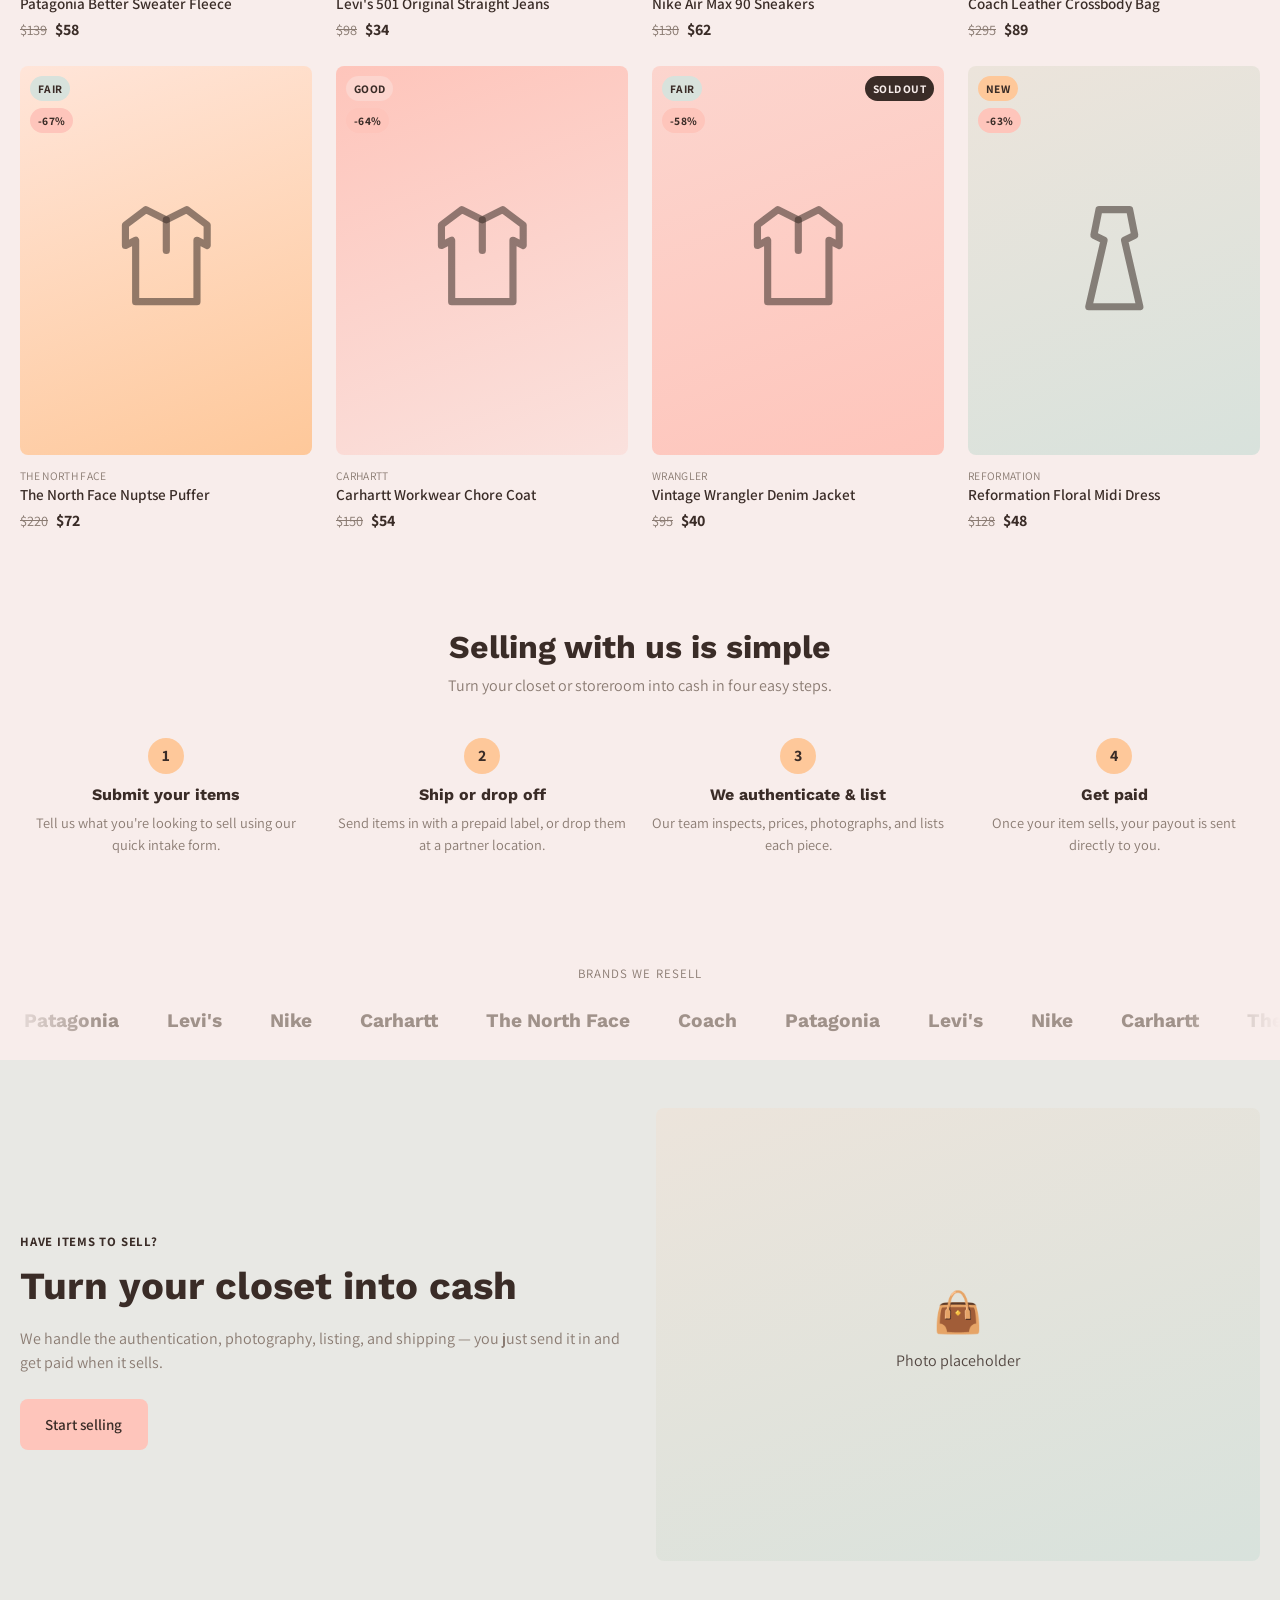
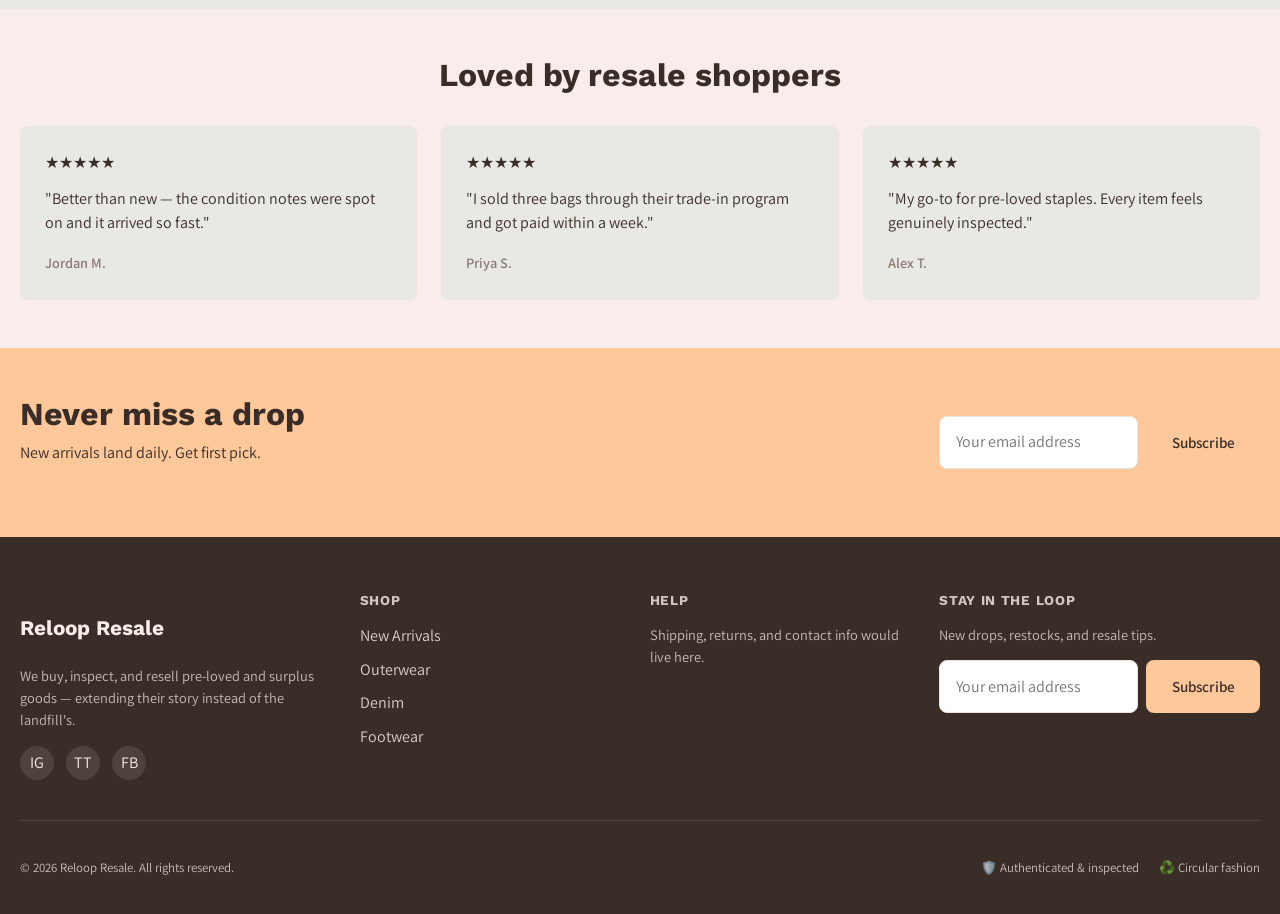
==== commit 97a088e0: "Apply a new soft peach/blush color theme Reworks the color settings around the requested palette (po" ====
--- a/static-preview/index.html
+++ b/static-preview/index.html
@@ -86,7 +86,7 @@
 </aside>
 
 <main id="main-content">
-  <section class="hero">
+  <section class="hero" style="--hero-overlay-opacity: 0.55;">
     <div class="hero__media ph-1" style="position:absolute;inset:0;"></div>
     <div class="hero__overlay"></div>
     <div class="container hero__content">
@@ -184,7 +184,7 @@
         <p class="sell-with-us__text">We handle the authentication, photography, listing, and shipping — you just send it in and get paid when it sells.</p>
         <a href="#" class="button button--accent" onclick="alert('This is a static design preview — the real theme links this to your intake form.'); return false;">Start selling</a>
       </div>
-      <div class="sell-with-us__media ph-5" style="border-radius:var(--corner-radius);aspect-ratio:4/3;display:flex;align-items:center;justify-content:center;color:#fff;">
+      <div class="sell-with-us__media ph-5" style="border-radius:var(--corner-radius);aspect-ratio:4/3;display:flex;align-items:center;justify-content:center;color:#3A2C27;">
         <div style="text-align:center;">
           <div style="font-size:2.5rem;">👜</div>
           <p style="opacity:.85;margin-top:.5rem;">Photo placeholder</p>
--- a/static-preview/assets/style.css
+++ b/static-preview/assets/style.css
@@ -3,22 +3,22 @@
    default values in place of Liquid-generated settings) */
 
 :root {
-  --color-background: #FAF6EF;
-  --color-surface: #FFFFFF;
-  --color-text: #1F2A22;
-  --color-text-muted: #5C6B60;
-  --color-border: #E4DFD2;
-  --color-primary: #2B4736;
-  --color-primary-text: #FAF6EF;
-  --color-accent: #C97C3D;
-  --color-accent-text: #22160B;
-  --color-condition-new: #2B4736;
-  --color-condition-like-new: #3E6B52;
-  --color-condition-good: #C97C3D;
-  --color-condition-fair: #A85B3E;
-  --color-header-background: #FAF6EF;
-  --color-footer-background: #1F2A22;
-  --color-footer-text: #FAF6EF;
+  --color-background: #F8EDEB;
+  --color-surface: #E8E8E4;
+  --color-text: #3A2C27;
+  --color-text-muted: #8A7B72;
+  --color-border: #ECE4DB;
+  --color-primary: #FEC89A;
+  --color-primary-text: #3A2C27;
+  --color-accent: #FEC5BB;
+  --color-accent-text: #3A2C27;
+  --color-condition-new: #FEC89A;
+  --color-condition-like-new: #FEC5BB;
+  --color-condition-good: #FCD5CE;
+  --color-condition-fair: #D8E2DC;
+  --color-header-background: #F8EDEB;
+  --color-footer-background: #3A2C27;
+  --color-footer-text: #F8EDEB;
   --font-heading-family: 'Work Sans', sans-serif;
   --font-heading-weight: 700;
   --font-heading-style: normal;
@@ -37,15 +37,15 @@
   display: flex;
   align-items: center;
   justify-content: center;
-  color: rgba(255,255,255,0.85);
+  color: rgba(58,44,39,0.55);
 }
 .placeholder-img svg { width: 42%; height: 42%; }
-.ph-1 { background: linear-gradient(160deg, #3E6B52, #2B4736); }
-.ph-2 { background: linear-gradient(160deg, #C97C3D, #A85B3E); }
-.ph-3 { background: linear-gradient(160deg, #6B7B8C, #3E4A57); }
-.ph-4 { background: linear-gradient(160deg, #B98A5E, #7A5C3E); }
-.ph-5 { background: linear-gradient(160deg, #7C8F6E, #4A5C3E); }
-.ph-6 { background: linear-gradient(160deg, #8C6B7B, #5C3E4E); }
+.ph-1 { background: linear-gradient(160deg, #FFE5D9, #FEC89A); }
+.ph-2 { background: linear-gradient(160deg, #FEC5BB, #FAE1DD); }
+.ph-3 { background: linear-gradient(160deg, #E8E8E4, #D8E2DC); }
+.ph-4 { background: linear-gradient(160deg, #FCD5CE, #FEC5BB); }
+.ph-5 { background: linear-gradient(160deg, #ECE4DB, #D8E2DC); }
+.ph-6 { background: linear-gradient(160deg, #FFD7BA, #FEC89A); }
 
 *, *::before, *::after { box-sizing: border-box; }
 html { -webkit-text-size-adjust: 100%; }
@@ -158,7 +158,7 @@
   background: var(--color-surface);
   color: var(--color-text);
 }
-.badge--condition { background: var(--badge-color, var(--color-primary)); color: #fff; }
+.badge--condition { background: var(--badge-color, var(--color-primary)); color: var(--color-text); }
 .badge--savings { background: var(--color-accent); color: var(--color-accent-text); }
 .badge--sold-out { background: var(--color-text); color: var(--color-background); }
 .badge--authenticity { background: var(--color-surface); border: 1px solid var(--color-border); color: var(--color-text-muted); text-transform: none; font-weight: 600; }
@@ -352,7 +352,7 @@
 /* Trust badges */
 .trust-badges__grid { display: grid; grid-template-columns: repeat(4, 1fr); gap: var(--grid-spacing); margin-top: 2rem; }
 .trust-badges__item { text-align: center; padding: 1.5rem 1rem; background: var(--color-surface); border-radius: var(--corner-radius); border: 1px solid var(--color-border); }
-.trust-badges__icon { color: var(--color-primary); margin-bottom: 0.75rem; display: flex; justify-content: center; }
+.trust-badges__icon { color: var(--color-text); margin-bottom: 0.75rem; display: flex; justify-content: center; }
 .trust-badges__title { font-size: 1rem; margin-bottom: 0.35em; }
 .trust-badges__text { color: var(--color-text-muted); font-size: 0.9rem; margin: 0; }
 
@@ -404,7 +404,7 @@
 /* Sell with us */
 .sell-with-us { background: var(--color-surface); }
 .sell-with-us__inner { display: grid; grid-template-columns: 1fr; gap: 2rem; align-items: center; }
-.sell-with-us__eyebrow { text-transform: uppercase; letter-spacing: 0.06em; font-size: 0.8rem; font-weight: 700; color: var(--color-accent); }
+.sell-with-us__eyebrow { text-transform: uppercase; letter-spacing: 0.06em; font-size: 0.8rem; font-weight: 700; color: var(--color-text); }
 .sell-with-us__heading { font-size: clamp(1.6rem, 1.3rem + 1.5vw, 2.4rem); }
 .sell-with-us__text { color: var(--color-text-muted); margin-bottom: 1.5rem; }
 .sell-with-us__media img, .sell-with-us__placeholder { border-radius: var(--corner-radius); width: 100%; aspect-ratio: 4/3; object-fit: cover; }
@@ -413,7 +413,7 @@
 /* Testimonials */
 .testimonials__grid { display: grid; grid-template-columns: 1fr; gap: var(--grid-spacing); margin-top: 2rem; }
 .testimonial { background: var(--color-surface); border: 1px solid var(--color-border); border-radius: var(--corner-radius); padding: 1.5rem; margin: 0; }
-.testimonial__stars { color: var(--color-accent); display: flex; gap: 0.15rem; margin-bottom: 0.75rem; }
+.testimonial__stars { color: var(--color-text); display: flex; gap: 0.15rem; margin-bottom: 0.75rem; }
 .testimonial__quote { margin: 0 0 1rem; }
 .testimonial__author { font-weight: 600; font-style: normal; color: var(--color-text-muted); font-size: 0.9rem; }
 @media (min-width: 750px) { .testimonials__grid { grid-template-columns: repeat(3, 1fr); } }
@@ -466,7 +466,7 @@
 .product__title { font-size: clamp(1.5rem, 1.3rem + 1vw, 2.1rem); }
 .product__badges { display: flex; gap: 0.5rem; flex-wrap: wrap; margin-bottom: 0.75rem; }
 .product__info .price { font-size: 1.3rem; margin-bottom: 1rem; }
-.product__one-of-one { display: flex; align-items: center; gap: 0.4em; font-size: 0.85rem; color: var(--color-accent); background: rgba(201,124,61,0.1); padding: 0.6em 0.9em; border-radius: var(--corner-radius); margin-bottom: 1rem; }
+.product__one-of-one { display: flex; align-items: center; gap: 0.4em; font-size: 0.85rem; color: var(--color-text); background: rgba(254,197,187,0.35); padding: 0.6em 0.9em; border-radius: var(--corner-radius); margin-bottom: 1rem; }
 .product-form__option { border: none; padding: 0; margin: 0 0 1.25rem; }
 .product-form__option legend { font-weight: 600; margin-bottom: 0.5rem; font-size: 0.85rem; text-transform: uppercase; letter-spacing: 0.03em; }
 .product-form__values { display: flex; gap: 0.5rem; flex-wrap: wrap; }
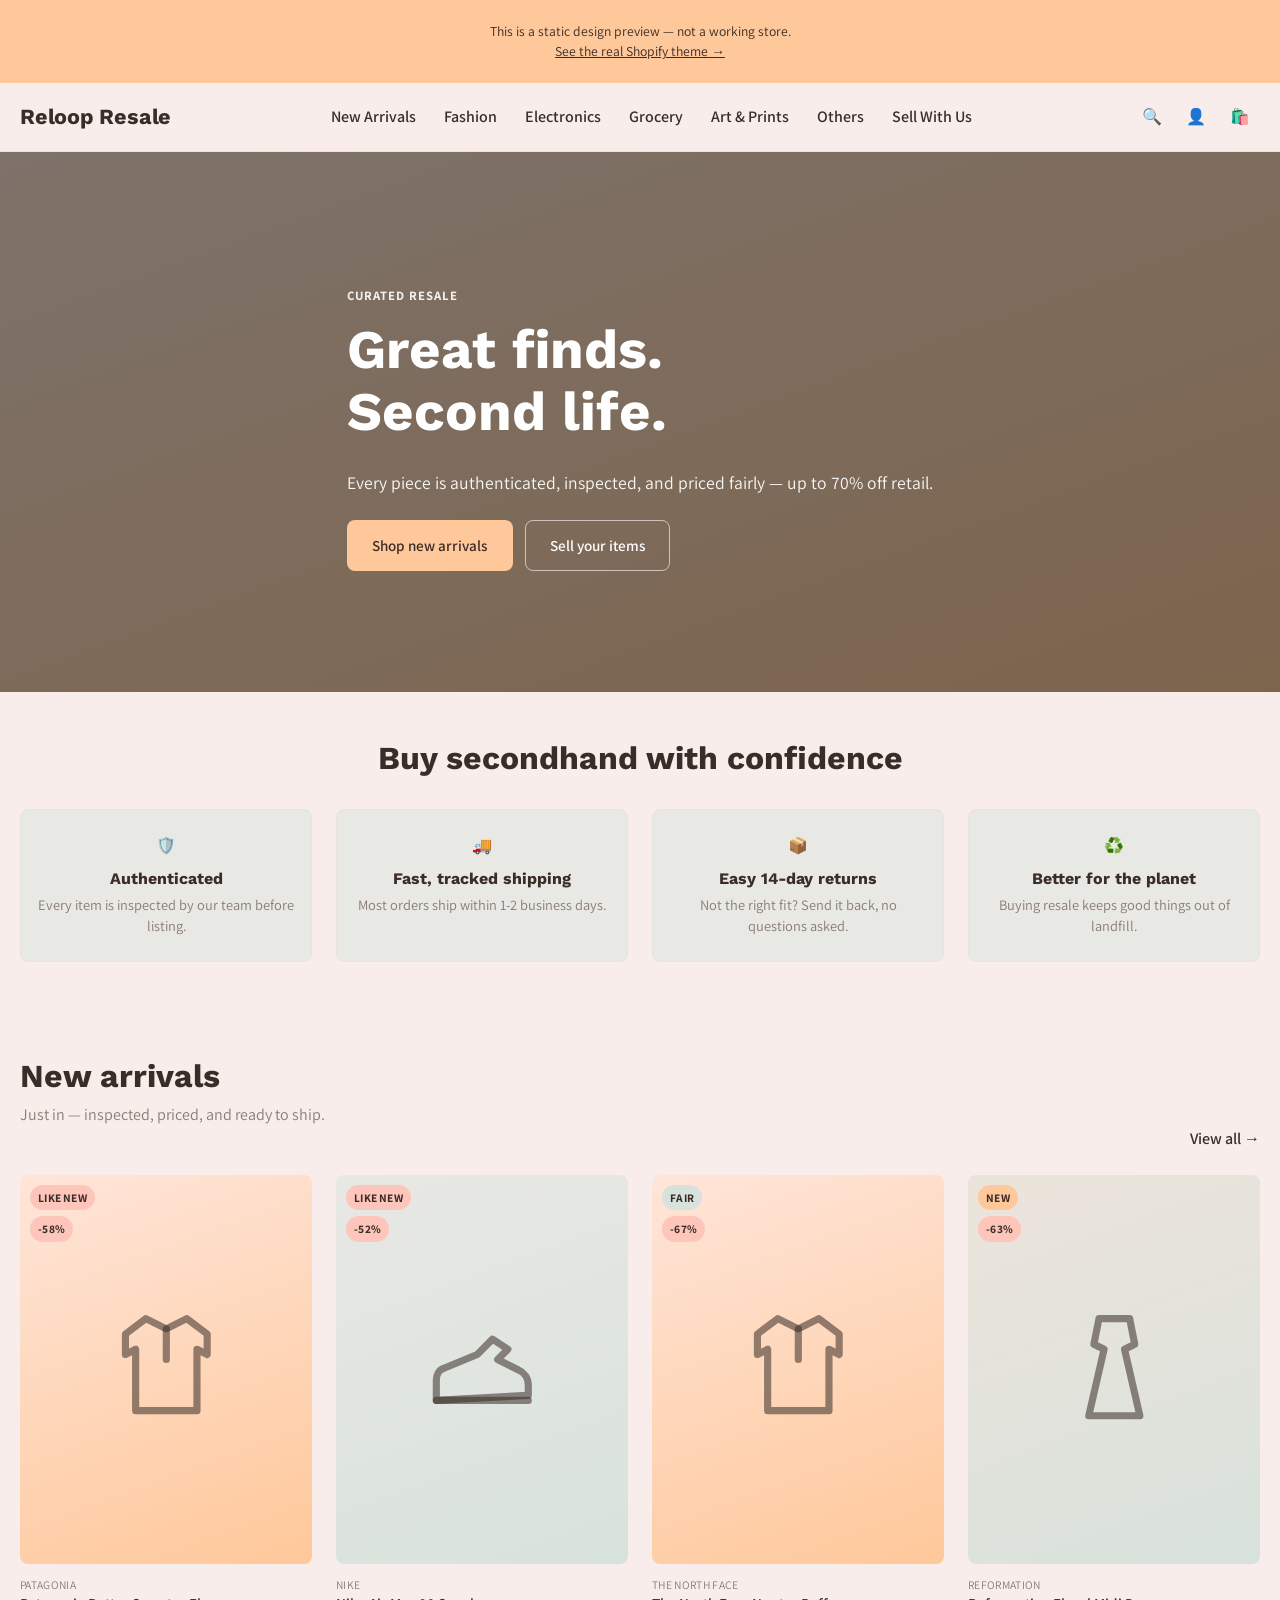
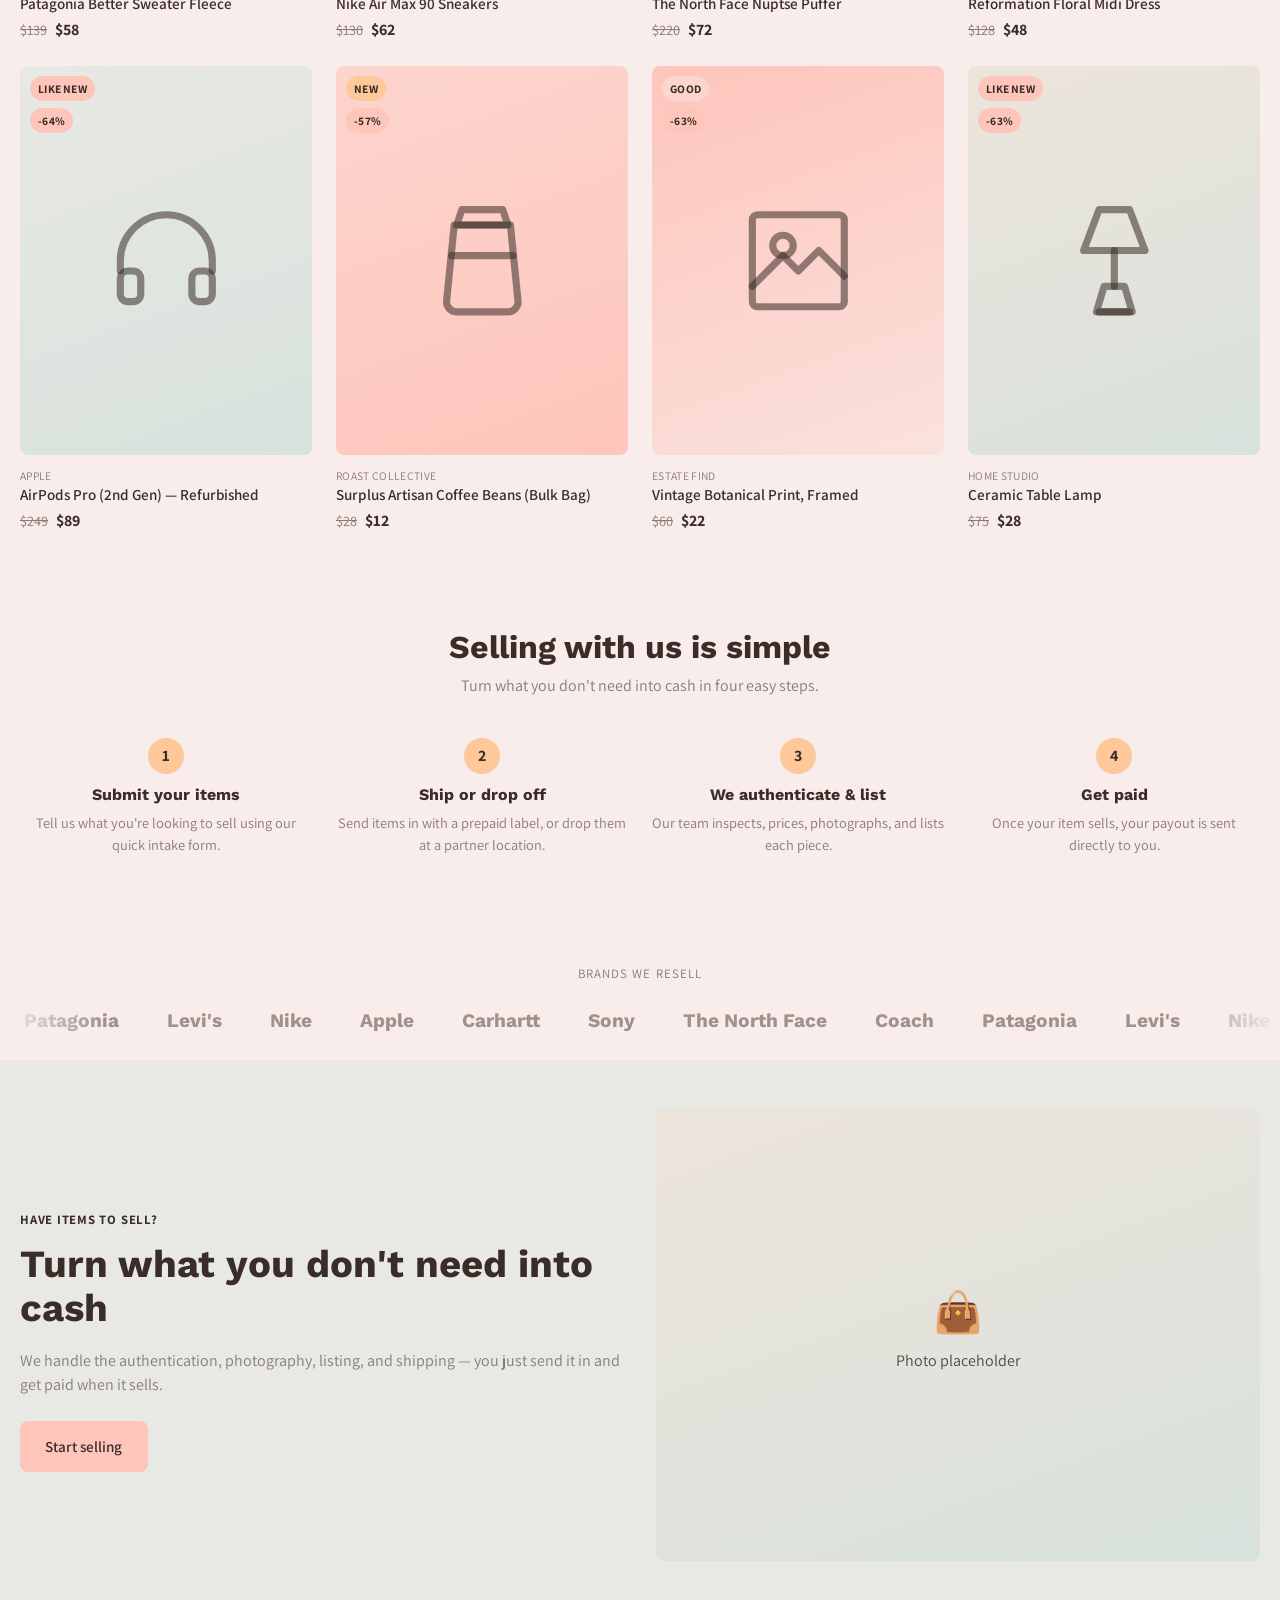
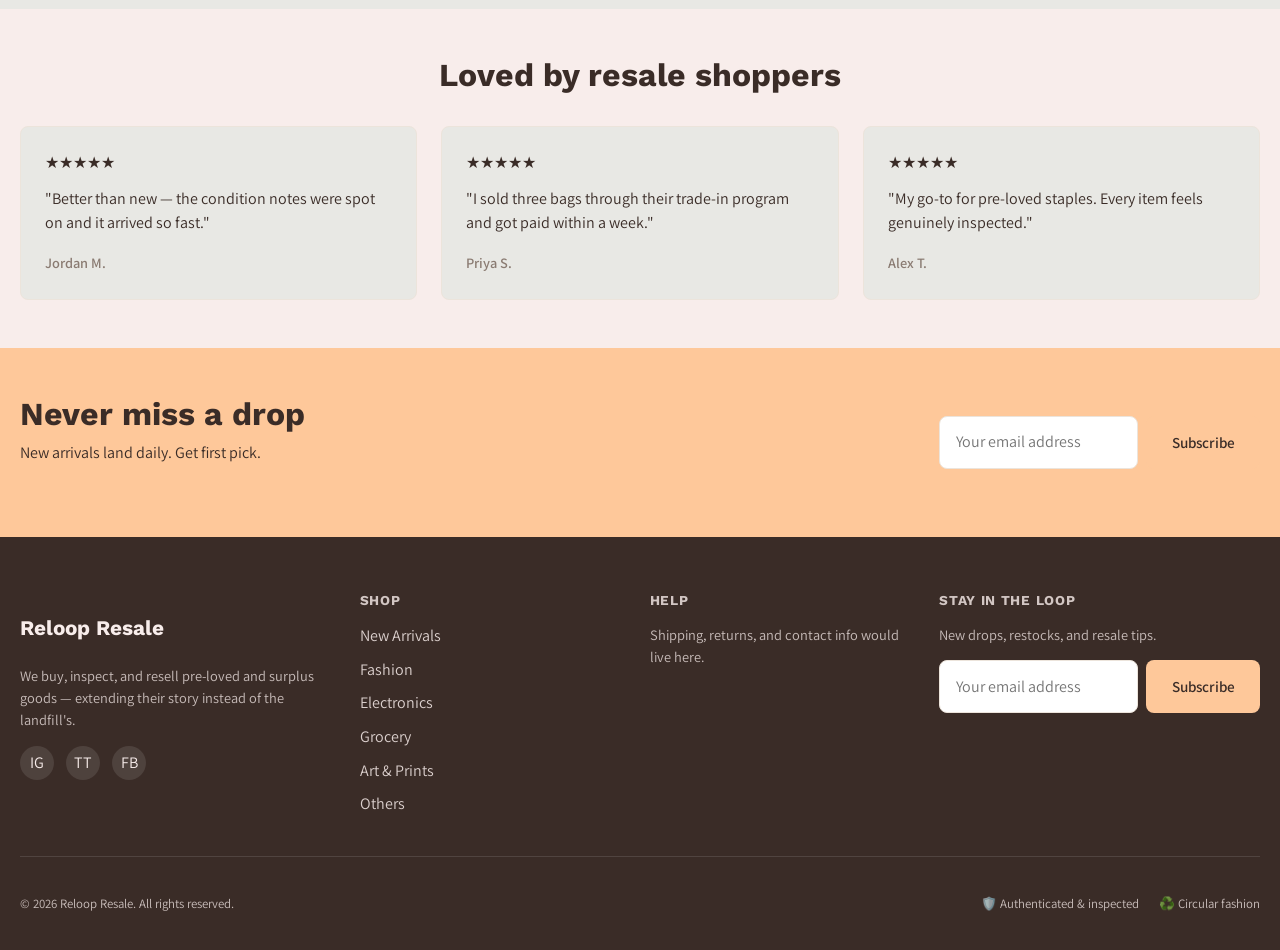
==== commit 5d05de3e: "Replace fashion subcategories with famous Shopify store categories Researched Shopify's own category" ====
--- a/static-preview/index.html
+++ b/static-preview/index.html
@@ -24,9 +24,11 @@
     <nav class="site-header__nav" aria-label="Primary">
       <ul class="site-header__nav-list">
         <li class="site-header__nav-item"><a href="collection.html" class="site-header__nav-link" aria-current="page">New Arrivals</a></li>
-        <li class="site-header__nav-item"><a href="collection.html" class="site-header__nav-link">Outerwear</a></li>
-        <li class="site-header__nav-item"><a href="collection.html" class="site-header__nav-link">Denim</a></li>
-        <li class="site-header__nav-item"><a href="collection.html" class="site-header__nav-link">Footwear</a></li>
+        <li class="site-header__nav-item"><a href="collection.html" class="site-header__nav-link">Fashion</a></li>
+        <li class="site-header__nav-item"><a href="collection.html" class="site-header__nav-link">Electronics</a></li>
+        <li class="site-header__nav-item"><a href="collection.html" class="site-header__nav-link">Grocery</a></li>
+        <li class="site-header__nav-item"><a href="collection.html" class="site-header__nav-link">Art &amp; Prints</a></li>
+        <li class="site-header__nav-item"><a href="collection.html" class="site-header__nav-link">Others</a></li>
         <li class="site-header__nav-item"><a href="index.html#sell-with-us" class="site-header__nav-link">Sell With Us</a></li>
       </ul>
     </nav>
@@ -50,9 +52,11 @@
     </div>
     <ul class="menu-drawer__list">
       <li><a href="collection.html">New Arrivals</a></li>
-      <li><a href="collection.html">Outerwear</a></li>
-      <li><a href="collection.html">Denim</a></li>
-      <li><a href="collection.html">Footwear</a></li>
+      <li><a href="collection.html">Fashion</a></li>
+      <li><a href="collection.html">Electronics</a></li>
+      <li><a href="collection.html">Grocery</a></li>
+      <li><a href="collection.html">Art &amp; Prints</a></li>
+      <li><a href="collection.html">Others</a></li>
       <li><a href="index.html#sell-with-us">Sell With Us</a></li>
     </ul>
   </div>
@@ -144,7 +148,7 @@
   <section class="how-it-works">
     <div class="container">
       <h2 class="section-heading section-heading--center">Selling with us is simple</h2>
-      <p class="section-subheading section-subheading--center">Turn your closet or storeroom into cash in four easy steps.</p>
+      <p class="section-subheading section-subheading--center">Turn what you don't need into cash in four easy steps.</p>
       <ol class="how-it-works__steps">
         <li class="how-it-works__step"><span class="how-it-works__number">1</span><h3 class="how-it-works__title">Submit your items</h3><p class="how-it-works__text">Tell us what you're looking to sell using our quick intake form.</p></li>
         <li class="how-it-works__step"><span class="how-it-works__number">2</span><h3 class="how-it-works__title">Ship or drop off</h3><p class="how-it-works__text">Send items in with a prepaid label, or drop them at a partner location.</p></li>
@@ -161,7 +165,9 @@
         <span class="brand-marquee__item">Patagonia</span>
         <span class="brand-marquee__item">Levi's</span>
         <span class="brand-marquee__item">Nike</span>
+        <span class="brand-marquee__item">Apple</span>
         <span class="brand-marquee__item">Carhartt</span>
+        <span class="brand-marquee__item">Sony</span>
         <span class="brand-marquee__item">The North Face</span>
         <span class="brand-marquee__item">Coach</span>
       </div>
@@ -169,7 +175,9 @@
         <span class="brand-marquee__item">Patagonia</span>
         <span class="brand-marquee__item">Levi's</span>
         <span class="brand-marquee__item">Nike</span>
+        <span class="brand-marquee__item">Apple</span>
         <span class="brand-marquee__item">Carhartt</span>
+        <span class="brand-marquee__item">Sony</span>
         <span class="brand-marquee__item">The North Face</span>
         <span class="brand-marquee__item">Coach</span>
       </div>
@@ -180,7 +188,7 @@
     <div class="container sell-with-us__inner">
       <div class="sell-with-us__content">
         <p class="sell-with-us__eyebrow">Have items to sell?</p>
-        <h2 class="sell-with-us__heading">Turn your closet into cash</h2>
+        <h2 class="sell-with-us__heading">Turn what you don't need into cash</h2>
         <p class="sell-with-us__text">We handle the authentication, photography, listing, and shipping — you just send it in and get paid when it sells.</p>
         <a href="#" class="button button--accent" onclick="alert('This is a static design preview — the real theme links this to your intake form.'); return false;">Start selling</a>
       </div>
@@ -247,7 +255,7 @@
       </div>
       <div class="site-footer__col">
         <h3 class="site-footer__heading">Shop</h3>
-        <ul><li><a href="collection.html">New Arrivals</a></li><li><a href="collection.html">Outerwear</a></li><li><a href="collection.html">Denim</a></li><li><a href="collection.html">Footwear</a></li></ul>
+        <ul><li><a href="collection.html">New Arrivals</a></li><li><a href="collection.html">Fashion</a></li><li><a href="collection.html">Electronics</a></li><li><a href="collection.html">Grocery</a></li><li><a href="collection.html">Art &amp; Prints</a></li><li><a href="collection.html">Others</a></li></ul>
       </div>
       <div class="site-footer__col">
         <h3 class="site-footer__heading">Help</h3>
